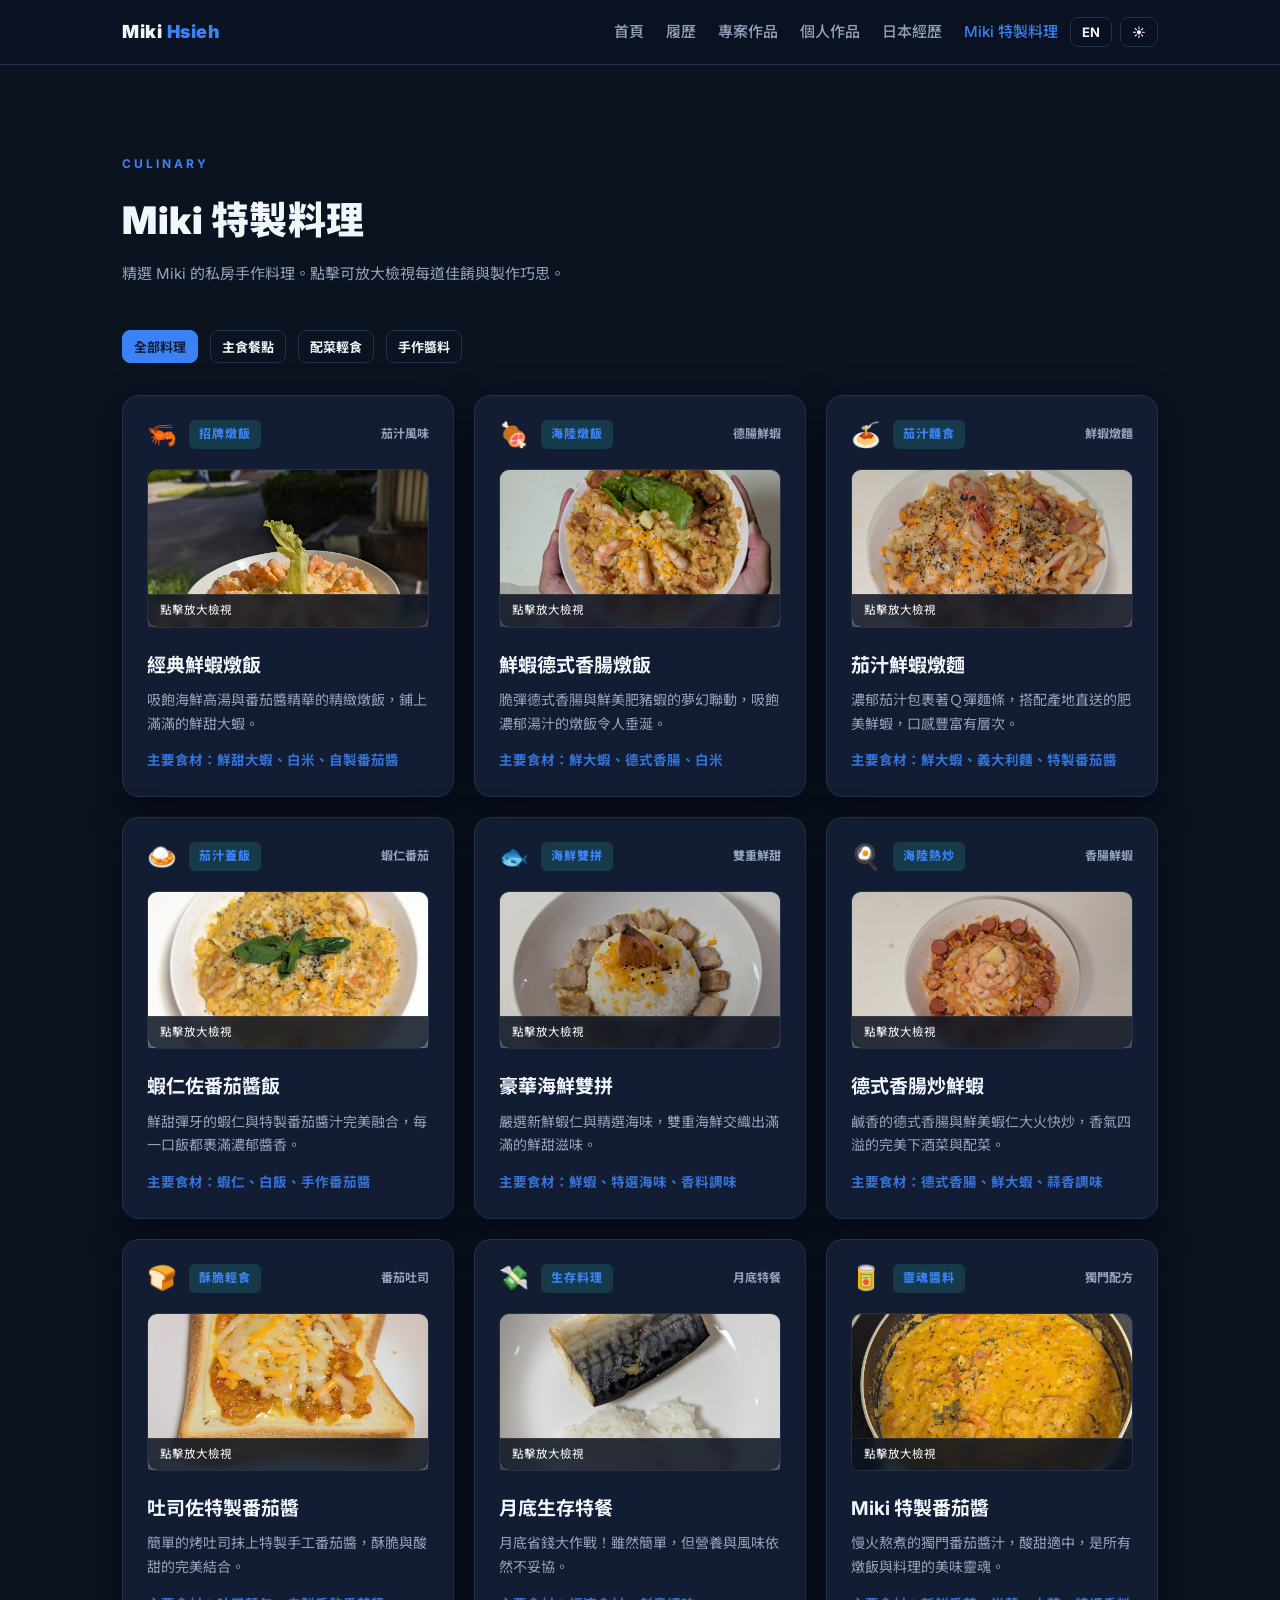
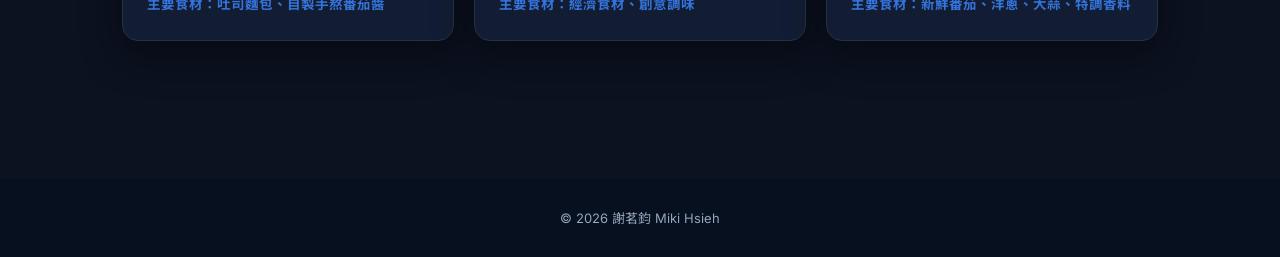
==== dishes.html @ d5eb2d7c "Add Miki's Special Dishes page and simplify quant trading descriptions" ====
<!DOCTYPE html>
<html lang="zh-Hant" data-theme="dark" data-title-en="Miki's Dishes — Miki Hsieh">
<head>
  <meta charset="UTF-8" />
  <meta name="viewport" content="width=device-width, initial-scale=1.0" />
  <title>Miki 特製料理 — 謝茗鈞 Miki Hsieh</title>
  <link rel="preconnect" href="https://fonts.googleapis.com" />
  <link rel="preconnect" href="https://fonts.gstatic.com" crossorigin />
  <link href="https://fonts.googleapis.com/css2?family=Inter:wght@400;600;800&family=Noto+Sans+TC:wght@400;500;700;900&display=swap" rel="stylesheet" />
  <link rel="stylesheet" href="assets/style.css" />
  <style>
    /* Category Filter Styles */
    .filter-container {
      display: flex;
      gap: 12px;
      margin-top: 10px;
      margin-bottom: 32px;
      flex-wrap: wrap;
    }
    .filter-btn {
      transition: all 0.2s ease;
    }
    .filter-btn.active {
      background: var(--accent);
      color: var(--card);
      border-color: var(--accent);
    }
    
    .dish-grid {
      margin-bottom: 54px;
    }
    
    .dish-card {
      cursor: pointer;
    }
    
    /* Filtering display helper */
    .dish-card.hidden {
      display: none;
    }
  </style>
</head>
<body>

  <!-- 導覽列 -->
  <header class="nav">
    <div class="nav-inner">
      <a href="index.html" class="brand">Miki <span>Hsieh</span></a>
      <nav class="nav-links" id="navLinks">
        <a href="index.html" data-en="Home">首頁</a>
        <a href="resume.html" data-en="Resume">履歷</a>
        <a href="projects.html" data-en="Projects">專案作品</a>
        <a href="personal.html" data-en="Personal">個人作品</a>
        <a href="japan.html" data-en="Japan Experience">日本經歷</a>
        <a href="dishes.html" data-en="Miki's Dishes">Miki 特製料理</a>
      </nav>
      <div class="controls">
        <button class="ctrl-btn" id="langToggle" aria-label="切換語言">EN</button>
        <button class="ctrl-btn" id="themeToggle" aria-label="切換主題">☀</button>
        <button class="ctrl-btn nav-toggle" id="navToggle" aria-label="選單">☰</button>
      </div>
    </div>
  </header>

  <!-- 內容區 -->
  <section>
    <div class="wrap">
      <span class="eyebrow reveal">Culinary</span>
      <h2 class="section-title reveal" data-en="Miki's Special Dishes">Miki 特製料理</h2>
      <p class="section-sub reveal" data-en="A collection of delicious dishes crafted by Miki. Click on any card to view the dish in detail.">精選 Miki 的私房手作料理。點擊可放大檢視每道佳餚與製作巧思。</p>

      <!-- 分類篩選按鈕 -->
      <div class="filter-container reveal">
        <button class="ctrl-btn filter-btn active" data-filter="all" data-en="All Dishes">全部料理</button>
        <button class="ctrl-btn filter-btn" data-filter="main" data-en="Mains">主食餐點</button>
        <button class="ctrl-btn filter-btn" data-filter="side" data-en="Sides & Snacks">配菜輕食</button>
        <button class="ctrl-btn filter-btn" data-filter="sauce" data-en="Sauces">手作醬料</button>
      </div>

      <!-- 料理展示網格 -->
      <div class="grid-3 dish-grid">

        <!-- 1. 鮮蝦燉飯 -->
        <article class="card pcard dish-card reveal" data-category="main" onclick="openCertModal('images/料理/鮮蝦頓飯.jpg')">
          <div class="top">
            <span style="font-size: 24px; line-height: 1;">🦐</span>
            <span class="badge" data-en="Risotto">招牌燉飯</span>
            <span class="lang" data-en="Tomato Base">茄汁風味</span>
          </div>
          <div class="card-shot">
            <img src="images/料理/鮮蝦頓飯.jpg" alt="經典鮮蝦燉飯" />
            <figcaption data-en="Click to enlarge">點擊放大檢視</figcaption>
          </div>
          <h3 data-en="Classic Fresh Shrimp Risotto">經典鮮蝦燉飯</h3>
          <p data-en="A rich risotto infused with seafood broth and tomato essence, topped with premium fresh shrimp.">
            吸飽海鮮高湯與番茄醬精華的精緻燉飯，鋪上滿滿的鮮甜大蝦。
          </p>
          <span class="go" style="font-size: 13.5px; opacity: 0.85;" data-en="Ingredients: Fresh Shrimp, Rice, Homemade Tomato Sauce">主要食材：鮮甜大蝦、白米、自製番茄醬</span>
        </article>

        <!-- 2. 蝦腸燉飯 -->
        <article class="card pcard dish-card reveal" data-category="main" onclick="openCertModal('images/料理/蝦腸頓飯.jpg')">
          <div class="top">
            <span style="font-size: 24px; line-height: 1;">🍖</span>
            <span class="badge" data-en="Risotto">海陸燉飯</span>
            <span class="lang" data-en="Sausage & Shrimp">德腸鮮蝦</span>
          </div>
          <div class="card-shot">
            <img src="images/料理/蝦腸頓飯.jpg" alt="鮮蝦德式香腸燉飯" />
            <figcaption data-en="Click to enlarge">點擊放大檢視</figcaption>
          </div>
          <h3 data-en="Shrimp & Sausage Risotto">鮮蝦德式香腸燉飯</h3>
          <p data-en="A satisfying risotto combining savory sausage and fresh shrimp, cooked to creamy perfection.">
            脆彈德式香腸與鮮美肥豬蝦的夢幻聯動，吸飽濃郁湯汁的燉飯令人垂涎。
          </p>
          <span class="go" style="font-size: 13.5px; opacity: 0.85;" data-en="Ingredients: Fresh Shrimp, German Sausage, Risotto Rice">主要食材：鮮大蝦、德式香腸、白米</span>
        </article>

        <!-- 3. 鮮蝦燉麵 -->
        <article class="card pcard dish-card reveal" data-category="main" onclick="openCertModal('images/料理/鮮蝦頓麵.jpg')">
          <div class="top">
            <span style="font-size: 24px; line-height: 1;">🍝</span>
            <span class="badge" data-en="Pasta">茄汁麵食</span>
            <span class="lang" data-en="Shrimp Pasta">鮮蝦燉麵</span>
          </div>
          <div class="card-shot">
            <img src="images/料理/鮮蝦頓麵.jpg" alt="茄汁鮮蝦燉麵" />
            <figcaption data-en="Click to enlarge">點擊放大檢視</figcaption>
          </div>
          <h3 data-en="Fresh Shrimp Braised Pasta">茄汁鮮蝦燉麵</h3>
          <p data-en="Al dente noodles coated in a rich tomato sauce, served with plump and juicy fresh shrimp.">
            濃郁茄汁包裹著Ｑ彈麵條，搭配產地直送的肥美鮮蝦，口感豐富有層次。
          </p>
          <span class="go" style="font-size: 13.5px; opacity: 0.85;" data-en="Ingredients: Fresh Shrimp, Pasta Noodles, Special Tomato Sauce">主要食材：鮮大蝦、義大利麵、特製番茄醬</span>
        </article>

        <!-- 4. 蝦仁佐番茄醬飯 -->
        <article class="card pcard dish-card reveal" data-category="main" onclick="openCertModal('images/料理/蝦仁佐番茄醬飯.jpg')">
          <div class="top">
            <span style="font-size: 24px; line-height: 1;">🍛</span>
            <span class="badge" data-en="Rice Dish">茄汁蓋飯</span>
            <span class="lang" data-en="Shrimp & Sauce">蝦仁番茄</span>
          </div>
          <div class="card-shot">
            <img src="images/料理/蝦仁佐番茄醬飯.jpg" alt="蝦仁佐番茄醬飯" />
            <figcaption data-en="Click to enlarge">點擊放大檢視</figcaption>
          </div>
          <h3 data-en="Shrimp Rice with Tomato Sauce">蝦仁佐番茄醬飯</h3>
          <p data-en="Succulent shrimp combined with special tomato sauce over rice, ensuring every grain is flavorful.">
            鮮甜彈牙的蝦仁與特製番茄醬汁完美融合，每一口飯都裹滿濃郁醬香。
          </p>
          <span class="go" style="font-size: 13.5px; opacity: 0.85;" data-en="Ingredients: Shrimp, Steamed Rice, Tomato Sauce">主要食材：蝦仁、白飯、手作番茄醬</span>
        </article>

        <!-- 5. 海鮮雙拼 -->
        <article class="card pcard dish-card reveal" data-category="side" onclick="openCertModal('images/料理/海鮮雙拼.jpg')">
          <div class="top">
            <span style="font-size: 24px; line-height: 1;">🐟</span>
            <span class="badge" data-en="Seafood Plate">海鮮雙拼</span>
            <span class="lang" data-en="Deluxe Duo">雙重鮮甜</span>
          </div>
          <div class="card-shot">
            <img src="images/料理/海鮮雙拼.jpg" alt="豪華海鮮雙拼" />
            <figcaption data-en="Click to enlarge">點擊放大檢視</figcaption>
          </div>
          <h3 data-en="Deluxe Seafood Duo">豪華海鮮雙拼</h3>
          <p data-en="Selected fresh shrimp and seafood paired together to deliver a rich, oceanic sweetness.">
            嚴選新鮮蝦仁與精選海味，雙重海鮮交織出滿滿的鮮甜滋味。
          </p>
          <span class="go" style="font-size: 13.5px; opacity: 0.85;" data-en="Ingredients: Fresh Shrimp, Selected Seafood, Spices">主要食材：鮮蝦、特選海味、香料調味</span>
        </article>

        <!-- 6. 香腸蝦 -->
        <article class="card pcard dish-card reveal" data-category="side" onclick="openCertModal('images/料理/香腸蝦.jpg')">
          <div class="top">
            <span style="font-size: 24px; line-height: 1;">🍳</span>
            <span class="badge" data-en="Stir-fry">海陸熱炒</span>
            <span class="lang" data-en="Sausage & Shrimp">香腸鮮蝦</span>
          </div>
          <div class="card-shot">
            <img src="images/料理/香腸蝦.jpg" alt="德式香腸炒鮮蝦" />
            <figcaption data-en="Click to enlarge">點擊放大檢視</figcaption>
          </div>
          <h3 data-en="Sausage & Shrimp Stir-fry">德式香腸炒鮮蝦</h3>
          <p data-en="Savory German sausage and plump shrimp stir-fried together. A perfect side dish or savory snack.">
            鹹香的德式香腸與鮮美蝦仁大火快炒，香氣四溢的完美下酒菜與配菜。
          </p>
          <span class="go" style="font-size: 13.5px; opacity: 0.85;" data-en="Ingredients: German Sausage, Shrimp, Garlic, Green Onion">主要食材：德式香腸、鮮大蝦、蒜香調味</span>
        </article>

        <!-- 7. 吐司番茄醬 -->
        <article class="card pcard dish-card reveal" data-category="side" onclick="openCertModal('images/料理/吐司番茄醬.jpg')">
          <div class="top">
            <span style="font-size: 24px; line-height: 1;">🍞</span>
            <span class="badge" data-en="Snack">酥脆輕食</span>
            <span class="lang" data-en="Toast Delight">番茄吐司</span>
          </div>
          <div class="card-shot">
            <img src="images/料理/吐司番茄醬.jpg" alt="吐司佐特製番茄醬" />
            <figcaption data-en="Click to enlarge">點擊放大檢視</figcaption>
          </div>
          <h3 data-en="Toast with Special Tomato Sauce">吐司佐特製番茄醬</h3>
          <p data-en="Crispy toasted bread spread with homemade special tomato sauce, a simple yet delicious combination.">
            簡單的烤吐司抹上特製手工番茄醬，酥脆與酸甜的完美結合。
          </p>
          <span class="go" style="font-size: 13.5px; opacity: 0.85;" data-en="Ingredients: Toasted Bread, Homemade Tomato Sauce">主要食材：吐司麵包、自製手熬番茄醬</span>
        </article>

        <!-- 8. 月底 -->
        <article class="card pcard dish-card reveal" data-category="side" onclick="openCertModal('images/料理/月底.jpg')">
          <div class="top">
            <span style="font-size: 24px; line-height: 1;">💸</span>
            <span class="badge" data-en="Budget Dish">生存料理</span>
            <span class="lang" data-en="End of Month">月底特餐</span>
          </div>
          <div class="card-shot">
            <img src="images/料理/月底.jpg" alt="月底生存特餐" />
            <figcaption data-en="Click to enlarge">點擊放大檢視</figcaption>
          </div>
          <h3 data-en="End-of-Month Survival Special">月底生存特餐</h3>
          <p data-en="A budget-friendly meal for the end of the month without compromising on flavor and basic nutrition.">
            月底省錢大作戰！雖然簡單，但營養與風味依然不妥協。
          </p>
          <span class="go" style="font-size: 13.5px; opacity: 0.85;" data-en="Ingredients: Budget ingredients, creative cooking">主要食材：經濟食材、創意調味</span>
        </article>

        <!-- 9. 特製番茄醬 -->
        <article class="card pcard dish-card reveal" data-category="sauce" onclick="openCertModal('images/料理/特製番茄醬.jpg')">
          <div class="top">
            <span style="font-size: 24px; line-height: 1;">🥫</span>
            <span class="badge" data-en="Sauce">靈魂醬料</span>
            <span class="lang" data-en="Homemade">獨門配方</span>
          </div>
          <div class="card-shot">
            <img src="images/料理/特製番茄醬.jpg" alt="Miki 特製番茄醬" />
            <figcaption data-en="Click to enlarge">點擊放大檢視</figcaption>
          </div>
          <h3 data-en="Miki's Special Tomato Sauce">Miki 特製番茄醬</h3>
          <p data-en="A slow-simmered homemade tomato sauce, perfectly balanced in sweetness and acidity. The soul of Miki's dishes.">
            慢火熬煮的獨門番茄醬汁，酸甜適中，是所有燉飯與料理的美味靈魂。
          </p>
          <span class="go" style="font-size: 13.5px; opacity: 0.85;" data-en="Ingredients: Ripe Tomatoes, Garlic, Onion, Spices">主要食材：新鮮番茄、洋蔥、大蒜、特調香料</span>
        </article>

      </div>
    </div>
  </section>

  <!-- 頁尾 -->
  <footer>© <span id="year"></span> 謝茗鈞 Miki Hsieh</footer>

  <!-- Lightbox Modal -->
  <div id="certModal" class="modal" onclick="this.style.display='none'">
    <span class="close">&times;</span>
    <img class="modal-content" id="imgModalTarget" alt="Dish Preview">
  </div>

  <!-- Category Filter Logic -->
  <script>
    document.addEventListener('DOMContentLoaded', () => {
      const filterBtns = document.querySelectorAll('.filter-btn');
      const dishCards = document.querySelectorAll('.dish-card');

      filterBtns.forEach(btn => {
        btn.addEventListener('click', (e) => {
          e.stopPropagation(); // Avoid triggering document clicks
          
          // Switch active class
          filterBtns.forEach(b => b.classList.remove('active'));
          btn.classList.add('active');

          const filterValue = btn.getAttribute('data-filter');

          dishCards.forEach(card => {
            if (filterValue === 'all' || card.getAttribute('data-category') === filterValue) {
              card.classList.remove('hidden');
            } else {
              card.classList.add('hidden');
            }
          });
        });
      });
    });

    // Lightbox open function
    function openCertModal(src) {
      const modal = document.getElementById('certModal');
      const img = document.getElementById('imgModalTarget');
      if (modal && img) {
        img.src = src;
        modal.style.display = 'block';
      }
    }
  </script>
  <script src="assets/app.js"></script>
</body>
</html>
---- assets/style.css ----
/* ============================================================================
   共用樣式 — 全站每一頁都連這個檔（改一次，全站生效）
   顏色變數：深色在 :root{}（預設）、淺色在 :root[data-theme="light"]{}
   ============================================================================ */

/* ===== 深色（預設）===== */
:root {
  --ink:#f1f6fc; --text:#d4ddea; --muted:#93a4bd;
  --bg:#0b1220; --bg-2:#0e1729; --card:#121d33; --line:#233149;
  --sidebar:#0c1525; --accent:#3b82f6; --accent-2:#60a5fa; --accent-d:#2563eb;
  --chip-bg:#18253f; --chip-line:#2a3a57; --tag-bg:#16284a; --tag-fg:#9cc3ff;
  --nav-bg:rgba(11,18,32,.82); --shadow:0 14px 40px rgba(0,0,0,.45);
  --radius:16px; --maxw:1080px;
}
/* ===== 淺色（按 ☀ 切換）===== */
:root[data-theme="light"] {
  --ink:#16233a; --text:#2c3a4b; --muted:#6a7888;
  --bg:#f6f8fb; --bg-2:#eef2f7; --card:#ffffff; --line:#e3e9f1;
  --sidebar:#f4f7fb; --accent:#1e40af; --accent-2:#2563eb; --accent-d:#1e3a8a;
  --chip-bg:#eef3f8; --chip-line:#e0e7ef; --tag-bg:#eef4ff; --tag-fg:#2456c7;
  --nav-bg:rgba(255,255,255,.88); --shadow:0 12px 34px rgba(20,40,70,.12);
}

* { box-sizing:border-box; margin:0; padding:0; }
html { scroll-behavior:smooth; scroll-padding-top:78px; }
body {
  font-family:"Inter","Noto Sans TC",system-ui,-apple-system,"Microsoft JhengHei",sans-serif;
  background:var(--bg); color:var(--text); line-height:1.7;
  -webkit-font-smoothing:antialiased; transition:background .3s,color .3s;
}
a { color:inherit; text-decoration:none; }
.wrap { max-width:var(--maxw); margin:0 auto; padding:0 22px; }
section { padding:84px 0; }
section.alt { background:var(--bg-2); }
.eyebrow { display:inline-block; font-weight:700; letter-spacing:3px; font-size:12px; color:var(--accent); text-transform:uppercase; margin-bottom:14px; }
.section-title { font-size:clamp(26px,4vw,38px); font-weight:900; color:var(--ink); letter-spacing:.5px; margin-bottom:8px; }
.section-sub { color:var(--muted); margin-bottom:44px; font-size:15px; }

/* ===== 導覽列（共用）===== */
header.nav { position:sticky; top:0; z-index:50; background:var(--nav-bg); backdrop-filter:saturate(160%) blur(10px); border-bottom:1px solid var(--line); }
.nav-inner { display:flex; align-items:center; gap:12px; height:64px; max-width:var(--maxw); margin:0 auto; padding:0 22px; }
.brand { font-weight:900; color:var(--ink); font-size:18px; letter-spacing:.5px; white-space:nowrap; }
.brand span { color:var(--accent); }
.nav-links { display:flex; gap:22px; margin-left:auto; }
.nav-links a { font-size:15px; color:var(--muted); font-weight:500; transition:color .2s; }
.nav-links a:hover, .nav-links a.active { color:var(--accent); }
.controls { display:flex; align-items:center; gap:8px; }
.ctrl-btn { border:1px solid var(--line); background:transparent; color:var(--ink); border-radius:8px; padding:6px 11px; font-size:13px; font-weight:700; cursor:pointer; transition:border-color .2s,color .2s; font-family:inherit; white-space:nowrap; }
.ctrl-btn:hover { border-color:var(--accent); color:var(--accent); }
.nav-toggle { display:none; font-size:20px; padding:4px 10px; }

/* ===== 按鈕 ===== */
.btn { display:inline-flex; align-items:center; gap:8px; padding:12px 22px; border-radius:999px; font-weight:700; font-size:15px; transition:transform .15s,box-shadow .2s,background .2s; }
.btn-primary { background:var(--accent); color:#00231f; box-shadow:0 8px 24px rgba(0,179,164,.35); }
.btn-primary:hover { transform:translateY(-2px); }
.btn-ghost { border:1px solid var(--line); color:var(--ink); }
.btn-ghost:hover { border-color:var(--accent); color:var(--accent); }

/* ===== HERO ===== */
.hero { background:radial-gradient(900px 500px at 85% -10%,rgba(0,179,164,.22),transparent 60%),radial-gradient(700px 500px at 0% 0%,rgba(37,99,235,.20),transparent 55%),linear-gradient(160deg,#0b1f33 0%,#13314f 100%); color:#fff; }
.hero .wrap { padding-top:80px; padding-bottom:80px; }
.hero .eyebrow { color:#6ff0e4; }
.hero h1 { font-size:clamp(34px,6vw,58px); font-weight:900; line-height:1.12; letter-spacing:1px; }
.hero h1 .en { display:block; font-size:clamp(15px,2.4vw,21px); font-weight:600; color:#9fb3c8; letter-spacing:4px; margin-top:10px; }
.hero .role { margin-top:18px; font-size:clamp(17px,2.4vw,21px); font-weight:700; color:#e8f1ff; }
.hero .pitch { margin-top:16px; max-width:660px; color:#c2d2e3; font-size:16px; }
.hero-cta { margin-top:30px; display:flex; gap:14px; flex-wrap:wrap; }
.hero .btn-ghost { border-color:rgba(255,255,255,.35); color:#fff; }
.hero .btn-ghost:hover { background:rgba(255,255,255,.1); }
.stats { margin-top:52px; display:grid; grid-template-columns:repeat(4,1fr); gap:18px; }
.stat { background:rgba(255,255,255,.06); border:1px solid rgba(255,255,255,.12); border-radius:var(--radius); padding:22px 18px; }
.stat .num { font-size:clamp(24px,4vw,34px); font-weight:900; color:#fff; }
.stat .num .unit { font-size:15px; color:#6ff0e4; margin-left:2px; }
.stat .label { font-size:13px; color:#aebfd0; margin-top:4px; }

/* ===== 卡片 / 格線 ===== */
.card { background:var(--card); border:1px solid var(--line); border-radius:var(--radius); box-shadow:var(--shadow); }
.grid-2 { display:grid; grid-template-columns:repeat(2,1fr); gap:24px; }
.grid-3 { display:grid; grid-template-columns:repeat(3,1fr); gap:20px; }

/* ===== 首頁「入口」大卡片（點進各層）===== */
.entry-grid { display:grid; grid-template-columns:repeat(3,1fr); gap:22px; }
.entry-card { padding:30px 26px; display:flex; flex-direction:column; transition:transform .18s,box-shadow .2s,border-color .2s; }
.entry-card:hover { transform:translateY(-5px); border-color:var(--accent); box-shadow:0 20px 46px rgba(0,0,0,.4); }
.entry-card .ic { font-size:34px; }
.entry-card h3 { color:var(--ink); font-size:21px; margin:14px 0 8px; }
.entry-card p { color:var(--muted); font-size:14.5px; flex:1; }
.entry-card .go { margin-top:16px; color:var(--accent); font-weight:700; font-size:14.5px; }

/* ===== 作品總覽卡片 ===== */
.pcard { padding:24px; display:flex; flex-direction:column; transition:transform .18s,box-shadow .2s; }
.pcard:hover { transform:translateY(-4px); box-shadow:0 18px 44px rgba(0,0,0,.4); }
.pcard .top { display:flex; align-items:center; gap:12px; margin-bottom:8px; }
.proj-icon { width:46px; height:46px; border-radius:12px; object-fit:cover; flex:none; box-shadow:0 4px 14px rgba(0,0,0,.35); background:#0b1220; }
.pcard .badge { font-size:12px; font-weight:800; letter-spacing:1px; color:var(--accent); background:rgba(45,212,191,.16); padding:4px 10px; border-radius:6px; }
.pcard .lang { font-size:12px; color:var(--muted); font-weight:700; margin-left:auto; }
.pcard h3 { color:var(--ink); font-size:19px; margin:6px 0; }
.pcard p { color:var(--muted); font-size:14px; margin-bottom:14px; flex:1; }
.pcard .go { color:var(--accent); font-weight:700; font-size:14px; }

/* ===== chips / tags ===== */
.chips { display:flex; flex-wrap:wrap; gap:8px; }
.chip { background:var(--chip-bg); border:1px solid var(--chip-line); color:var(--text); font-size:13px; padding:5px 11px; border-radius:8px; font-weight:500; }
.tags { display:flex; flex-wrap:wrap; gap:8px; }
.tag { background:var(--tag-bg); color:var(--tag-fg); font-size:13px; padding:5px 12px; border-radius:999px; font-weight:600; }

/* ===== 專案詳細頁 ===== */
.detail-hero { background:linear-gradient(160deg,#0b1f33,#13314f); color:#fff; padding:54px 0 46px; }
.detail-hero .top { display:flex; align-items:center; gap:16px; }
.detail-hero .proj-icon { width:64px; height:64px; border-radius:16px; }
.detail-hero h1 { font-size:clamp(26px,4vw,40px); font-weight:900; letter-spacing:.5px; }
.detail-hero .one-liner { margin-top:14px; max-width:720px; color:#c2d2e3; font-size:16px; }
.detail-hero .badges { margin-top:18px; display:flex; flex-wrap:wrap; gap:8px; }
.detail-hero .badges .chip { background:rgba(255,255,255,.1); border-color:rgba(255,255,255,.18); color:#dbe6f2; }
.back-link { display:inline-block; margin-bottom:18px; color:#9fb3c8; font-size:14px; font-weight:600; }
.back-link:hover { color:#6ff0e4; }
.detail-sec { margin-bottom:40px; }
.detail-sec h2 { font-size:21px; color:var(--ink); font-weight:800; margin-bottom:14px; padding-left:12px; border-left:4px solid var(--accent); }
.detail-sec p { color:var(--text); margin-bottom:12px; }
.feat-list { list-style:none; display:grid; gap:12px; }
.feat-list li { background:var(--card); border:1px solid var(--line); border-radius:12px; padding:16px 18px; }
.feat-list li b { color:var(--ink); display:block; margin-bottom:3px; }
.feat-list li span { color:var(--muted); font-size:14px; }
.detail-shot { border:1px solid var(--line); border-radius:12px; overflow:hidden; background:var(--bg-2); margin-bottom:12px; }
.detail-shot img { display:block; width:100%; height:auto; }
.detail-shot figcaption { font-size:12.5px; color:var(--muted); padding:8px 12px; border-top:1px solid var(--line); }
.prevnext { display:flex; justify-content:space-between; gap:14px; border-top:1px solid var(--line); padding-top:24px; flex-wrap:wrap; }
.prevnext a { color:var(--accent); font-weight:700; }

/* ===== 個人作品：預留位置卡片 ===== */
.placeholder { padding:26px; border:2px dashed var(--line); background:transparent; box-shadow:none; display:flex; flex-direction:column; min-height:200px; }
.placeholder .ph-ic { font-size:30px; opacity:.6; }
.placeholder h3 { color:var(--ink); font-size:18px; margin:12px 0 6px; }
.placeholder p { color:var(--muted); font-size:14px; flex:1; }
.placeholder .hint { margin-top:12px; font-size:12px; color:var(--accent); font-weight:600; }

/* ===== 履歷頁 ===== */
.resume { max-width:960px; margin:30px auto; background:var(--card); border-radius:14px; box-shadow:var(--shadow); overflow:hidden; }
.r-head { display:flex; align-items:center; gap:26px; padding:34px 42px; border-bottom:4px solid var(--accent); }
.avatar { width:108px; height:108px; border-radius:50%; flex:none; object-fit:cover; border:3px solid var(--accent); background:linear-gradient(150deg,var(--accent),var(--accent-d)); display:flex; align-items:center; justify-content:center; color:#fff; font-size:46px; font-weight:900; font-family:"Noto Sans TC"; }
.head-main { flex:1; min-width:0; }
.r-name { font-size:clamp(28px,4.5vw,38px); font-weight:900; color:var(--ink); letter-spacing:1px; }
.r-name .en { font-size:.62em; color:var(--muted); font-weight:700; margin-left:10px; }
.r-headline { color:var(--accent); font-weight:700; font-size:clamp(15px,2vw,18px); margin-top:5px; }
.r-subhead { color:var(--muted); font-size:13.5px; margin-top:6px; }
.r-contact { margin-top:14px; display:flex; flex-wrap:wrap; gap:6px 20px; font-size:13.5px; }
.r-contact .it { display:inline-flex; align-items:center; gap:6px; color:var(--text); }
.r-contact a:hover { color:var(--accent); }
.r-body { display:grid; grid-template-columns:292px 1fr; }
.sidebar { background:var(--sidebar); padding:30px 26px; border-right:1px solid var(--line); }
.main { padding:30px 36px; }
.sec { margin-bottom:24px; } .sec:last-child { margin-bottom:0; }
.sec-title { font-size:12.5px; letter-spacing:2px; text-transform:uppercase; color:var(--accent); font-weight:800; padding-bottom:6px; margin-bottom:13px; border-bottom:2px solid var(--line); }
.summary { font-size:14.5px; color:var(--text); }
.ach { display:grid; grid-template-columns:repeat(2,1fr); gap:10px; }
.ach .item { background:var(--sidebar); border:1px solid var(--line); border-radius:10px; padding:11px 13px; }
.ach .n { font-size:19px; font-weight:900; color:var(--accent); }
.ach .t { font-size:12px; color:var(--muted); margin-top:2px; }
.xp { margin-bottom:18px; } .xp:last-child { margin-bottom:0; }
.xp .row { display:flex; justify-content:space-between; align-items:baseline; gap:12px; flex-wrap:wrap; }
.xp .role { font-weight:800; color:var(--ink); font-size:16px; }
.xp .date { color:var(--muted); font-size:13px; white-space:nowrap; }
.xp .org { color:var(--accent); font-weight:700; font-size:13.5px; margin:1px 0 8px; }
.xp ul, .proj ul { list-style:none; }
.xp ul li { position:relative; padding-left:18px; font-size:13.8px; color:var(--text); margin-bottom:6px; }
.xp ul li::before { content:"▹"; position:absolute; left:0; color:var(--accent); font-weight:700; }
.proj { margin-bottom:13px; } .proj:last-child { margin-bottom:0; }
.proj .pname { font-weight:700; color:var(--ink); font-size:14.5px; }
.proj .ptag { font-size:11.5px; font-weight:700; color:var(--accent); border:1px solid var(--chip-line); background:var(--chip-bg); border-radius:5px; padding:1px 7px; margin-left:8px; }
.proj .pdesc { font-size:13.3px; color:var(--muted); margin-top:3px; }
.skill-row { margin-bottom:11px; } .skill-row:last-child { margin-bottom:0; }
.skill-row .lab { font-weight:700; font-size:13px; color:var(--ink); margin-bottom:2px; }
.skill-row .val { font-size:12.8px; color:var(--muted); }
.lang-row { display:flex; justify-content:space-between; gap:10px; font-size:13.3px; margin-bottom:8px; }
.lang-row .lv { color:var(--accent); font-weight:700; white-space:nowrap; }
.edu { margin-bottom:13px; } .edu:last-child { margin-bottom:0; }
.edu .school { font-weight:700; color:var(--ink); font-size:14px; }
.edu .deg { font-size:12.8px; color:var(--muted); }
.edu .yr { font-size:12px; color:var(--accent); font-weight:700; }
.ci { list-style:none; } .ci li { font-size:13.2px; color:var(--text); padding-left:16px; position:relative; margin-bottom:5px; }
.ci li::before { content:"✓"; position:absolute; left:0; color:var(--accent); font-weight:800; }
.interests { font-size:13.2px; color:var(--muted); }

/* ===== 頁尾 ===== */
footer { background:#07101e; color:#93a4bd; text-align:center; padding:28px 0; font-size:13px; }
:root[data-theme="light"] footer { background:#0b1f33; }

/* ===== 進場動畫 ===== */
.reveal { opacity:0; transform:translateY(22px); transition:opacity .6s ease,transform .6s ease; }
.reveal.in { opacity:1; transform:none; }

/* ===== 手機 ===== */
@media (max-width:860px) {
  .nav-links { position:absolute; top:64px; left:0; right:0; flex-direction:column; gap:0; background:var(--card); border-bottom:1px solid var(--line); display:none; margin:0; }
  .nav-links.open { display:flex; }
  .nav-links a { padding:14px 22px; border-top:1px solid var(--line); }
  .nav-toggle { display:block; }
  .stats { grid-template-columns:repeat(2,1fr); }
  .grid-2,.grid-3,.entry-grid,.r-body { grid-template-columns:1fr; }
  .sidebar { border-right:0; border-bottom:1px solid var(--line); }
  .r-head { flex-direction:column; text-align:center; }
  .r-contact { justify-content:center; }
  .ach { grid-template-columns:1fr; }
}

/* ===== 作品卡片預覽圖與漸變邊框 ===== */
.pcard {
  position: relative;
  overflow: hidden;
  transition: transform .18s ease, box-shadow .2s ease;
}
.pcard::after {
  content: '';
  position: absolute;
  inset: 0;
  border-radius: var(--radius);
  padding: 1px;
  background: linear-gradient(135deg, var(--accent), var(--accent-2));
  -webkit-mask: linear-gradient(#fff 0 0) content-box, linear-gradient(#fff 0 0);
  -webkit-mask-composite: xor;
  mask-composite: exclude;
  opacity: 0;
  transition: opacity 0.3s ease;
  pointer-events: none;
}
.pcard:hover::after {
  opacity: 1;
}
.card-shot {
  margin: 12px 0 16px;
  border: 1px solid var(--line);
  border-radius: 10px;
  overflow: hidden;
  background: var(--bg-2);
  position: relative;
  aspect-ratio: 16 / 9;
}
.card-shot img {
  display: block;
  width: 100%;
  height: 100%;
  object-fit: cover;
  transition: transform 0.3s ease;
}
.pcard:hover .card-shot img, .entry-card:hover .card-shot img {
  transform: scale(1.05);
}
.card-shot figcaption {
  position: absolute;
  bottom: 0;
  left: 0;
  right: 0;
  background: rgba(11, 18, 32, 0.85);
  backdrop-filter: blur(4px);
  color: #fff;
  font-size: 11.5px;
  padding: 6px 12px;
  border-top: 1px solid rgba(255,255,255,0.08);
}
:root[data-theme="light"] .card-shot figcaption {
  background: rgba(255, 255, 255, 0.88);
  color: var(--ink);
  border-top: 1px solid var(--line);
}

/* ===== 列印（履歷存 PDF：強制乾淨白底）===== */
@media print {
  header.nav, .controls, footer, .prevnext, .back-link, .cert-thumb, .modal { display:none !important; }
  body { background:#fff; }
  .resume { box-shadow:none; max-width:none; margin:0; border-radius:0; }
  @page { margin:12mm; }
  .sec,.xp,.proj,.edu { break-inside:avoid; }
  :root, :root[data-theme="dark"] {
    --bg:#fff; --card:#fff; --ink:#16233a; --text:#2c3a4b; --muted:#5a6675;
    --line:#dde4ec; --sidebar:#f4f7fb; --accent:#1e3a8a; --accent-d:#1e3a8a;
    --chip-bg:#eef3f8; --chip-line:#e0e7ef;
  }
  .sidebar { -webkit-print-color-adjust:exact; print-color-adjust:exact; }
}

/* ===== 金句樣式 ===== */
.quote-text {
  font-size: clamp(10px, 3.2vw, 28px);
  font-weight: 700;
  color: var(--ink);
  line-height: 1.5;
  text-align: center;
  white-space: nowrap;
  word-break: keep-all;
}
html[lang="en"] .quote-text {
  white-space: normal;
  word-break: normal;
  font-size: clamp(14px, 3.5vw, 24px);
}

/* ===== 首頁條列式 Pitch ===== */
.pitch-list {
  list-style: none;
  padding: 0;
  margin: 10px 0 0 0;
  display: flex;
  flex-direction: column;
  gap: 8px;
}
.pitch-list li {
  font-size: 15px;
  color: var(--text);
  opacity: 0.9;
  line-height: 1.4;
  font-weight: 500;
}
:root[data-theme="dark"] .pitch-list li {
  color: #a3b8cc;
}

/* ===== 履歷專業摘要條列式 ===== */
.summary-list {
  list-style: none;
  padding: 0;
  margin: 0;
  display: flex;
  flex-direction: column;
  gap: 10px;
  font-size: 14.5px;
  color: var(--text);
  line-height: 1.6;
}
.summary-list li {
  position: relative;
  padding-left: 18px;
}
.summary-list li::before {
  content: "•";
  color: var(--accent);
  font-weight: bold;
  font-size: 18px;
  position: absolute;
  left: 0;
  top: -2px;
}

/* ===== 履歷證照與學歷縮圖 ===== */
.cert-item {
  margin-bottom: 12px;
}
.cert-thumb {
  margin-top: 6px;
  position: relative;
  width: 100%;
  max-width: 160px;
  height: 90px;
  border: 1px solid var(--line);
  border-radius: 6px;
  overflow: hidden;
  cursor: pointer;
  background: var(--bg-2);
}
.cert-thumb img {
  width: 100%;
  height: 100%;
  object-fit: cover;
  display: block;
  transition: transform 0.2s ease;
}
.cert-thumb:hover img {
  transform: scale(1.05);
}
.zoom-overlay {
  position: absolute;
  inset: 0;
  background: rgba(0, 0, 0, 0.4);
  color: #fff;
  font-size: 11px;
  font-weight: bold;
  display: flex;
  align-items: center;
  justify-content: center;
  opacity: 0;
  transition: opacity 0.2s ease;
}
.cert-thumb:hover .zoom-overlay {
  opacity: 1;
}

/* ===== Lightbox 燈箱燈光效 ===== */
.modal {
  display: none;
  position: fixed;
  z-index: 1000;
  padding-top: 80px;
  left: 0;
  top: 0;
  width: 100%;
  height: 100%;
  overflow: auto;
  background-color: rgba(11, 18, 32, 0.93);
  backdrop-filter: blur(8px);
}
.modal-content {
  margin: auto;
  display: block;
  max-width: 85%;
  max-height: 80vh;
  border-radius: 10px;
  border: 1px solid rgba(255,255,255,0.12);
  box-shadow: 0 24px 64px rgba(0,0,0,0.65);
  transform: scale(0.96);
  transition: transform 0.2s ease;
}
.modal .close {
  position: absolute;
  top: 20px;
  right: 35px;
  color: #fff;
  font-size: 40px;
  font-weight: bold;
  cursor: pointer;
  opacity: 0.7;
  transition: opacity 0.2s ease;
}
.modal .close:hover {
  opacity: 1;
}

/* ===== 主要成就條列式 ===== */
.ach-list {
  list-style: none;
  padding: 0;
  margin: 0;
  display: flex;
  flex-direction: column;
  gap: 10px;
  font-size: 13.8px;
  color: var(--text);
  line-height: 1.65;
}
.ach-list li {
  position: relative;
}
.ach-list li b {
  color: var(--ink);
}
.ach-list li b:first-child {
  color: var(--accent);
}

/* ===== 個人作品與代表專案 ===== */
.proj-item {
  margin-bottom: 16px;
  background: var(--sidebar);
  border: 1px solid var(--line);
  border-radius: 12px;
  padding: 16px;
}
.proj-item:last-child {
  margin-bottom: 0;
}
.proj-header {
  display: flex;
  justify-content: space-between;
  align-items: baseline;
  flex-wrap: wrap;
  gap: 8px;
  margin-bottom: 8px;
  border-bottom: 1px dashed var(--line);
  padding-bottom: 8px;
}
.proj-title-link {
  font-weight: 800;
  font-size: 15px;
  color: var(--accent);
  transition: color 0.2s;
}
.proj-title-link:hover {
  color: var(--accent-2);
}
.proj-tech {
  font-size: 12px;
  color: var(--muted);
  font-weight: 600;
}
.proj-detail p {
  font-size: 13.5px;
  line-height: 1.6;
  margin-bottom: 6px;
  color: var(--text);
}
.proj-detail p:last-child {
  margin-bottom: 0;
}
.accent-link {
  color: var(--accent-2);
  font-weight: 700;
  text-decoration: underline;
}
.accent-link:hover {
  color: var(--accent);
}

/* ===== 證照與里程碑 ===== */
.milestones-grid {
  display: grid;
  grid-template-columns: 1fr 1fr;
  gap: 16px;
}
.milestone-card {
  background: var(--sidebar);
  border: 1px solid var(--line);
  border-radius: 12px;
  padding: 16px;
  display: flex;
  flex-direction: column;
}
.m-title {
  font-weight: 800;
  font-size: 14.5px;
  color: var(--accent);
  margin-bottom: 10px;
  border-bottom: 1px dashed var(--line);
  padding-bottom: 6px;
}
.m-list {
  list-style: none;
  padding: 0;
  margin: 0;
  display: flex;
  flex-direction: column;
  gap: 8px;
}
.m-list li {
  position: relative;
  padding-left: 14px;
  font-size: 13px;
  color: var(--text);
  line-height: 1.5;
}
.m-list li::before {
  content: "•";
  color: var(--accent-2);
  font-weight: bold;
  position: absolute;
  left: 0;
  top: 0;
}
.cert-thumbs-row {
  display: flex;
  gap: 8px;
  margin-top: 12px;
}
.cert-thumbs-row .cert-thumb {
  margin-top: 0;
  flex: 1;
  max-width: none;
  height: 64px;
}

/* ===== 學歷與海外經驗 ===== */
.edu-grid {
  display: grid;
  grid-template-columns: 1fr 1fr;
  gap: 16px;
}
.edu-item {
  background: var(--sidebar);
  border: 1px solid var(--line);
  border-radius: 12px;
  padding: 16px;
  display: flex;
  gap: 12px;
  align-items: center;
}
.edu-main {
  flex: 1;
}
.edu-school {
  font-weight: 800;
  font-size: 14px;
  color: var(--ink);
}
.edu-deg {
  font-size: 12px;
  color: var(--accent);
  font-weight: 700;
  margin: 2px 0 6px;
}
.edu-desc {
  font-size: 11.5px;
  color: var(--muted);
  line-height: 1.45;
}
.edu-item .cert-thumb {
  margin-top: 0;
  width: 80px;
  height: 54px;
  flex: none;
}

/* ===== RWD 手機版置中與排版 ===== */
@media (max-width: 860px) {
  .milestones-grid, .edu-grid {
    grid-template-columns: 1fr;
  }
}

/* ===== 列印模式調整 ===== */
@media print {
  .proj-item, .milestone-card, .edu-item {
    background: transparent !important;
    border: 1px solid #dde4ec !important;
    page-break-inside: avoid;
  }
  .cert-thumbs-row, .edu-item .cert-thumb {
    display: none !important;
  }
  .proj-header {
    border-bottom: 1px dashed #dde4ec !important;
  }
  .m-title {
    border-bottom: 1px dashed #dde4ec !important;
  }
}

/* ===== 專業摘要條列式 ===== */
.summary-num-list {
  list-style: none;
  padding: 0;
  margin: 0;
  display: flex;
  flex-direction: column;
  gap: 10px;
  font-size: 14px;
  color: var(--text);
  line-height: 1.65;
}
.summary-num-list li {
  position: relative;
  padding-left: 20px;
}
.summary-num-list li b {
  color: var(--ink);
}
.summary-num-list li b.num {
  color: var(--accent);
  position: absolute;
  left: 0;
  top: 0;
  font-weight: bold;
}
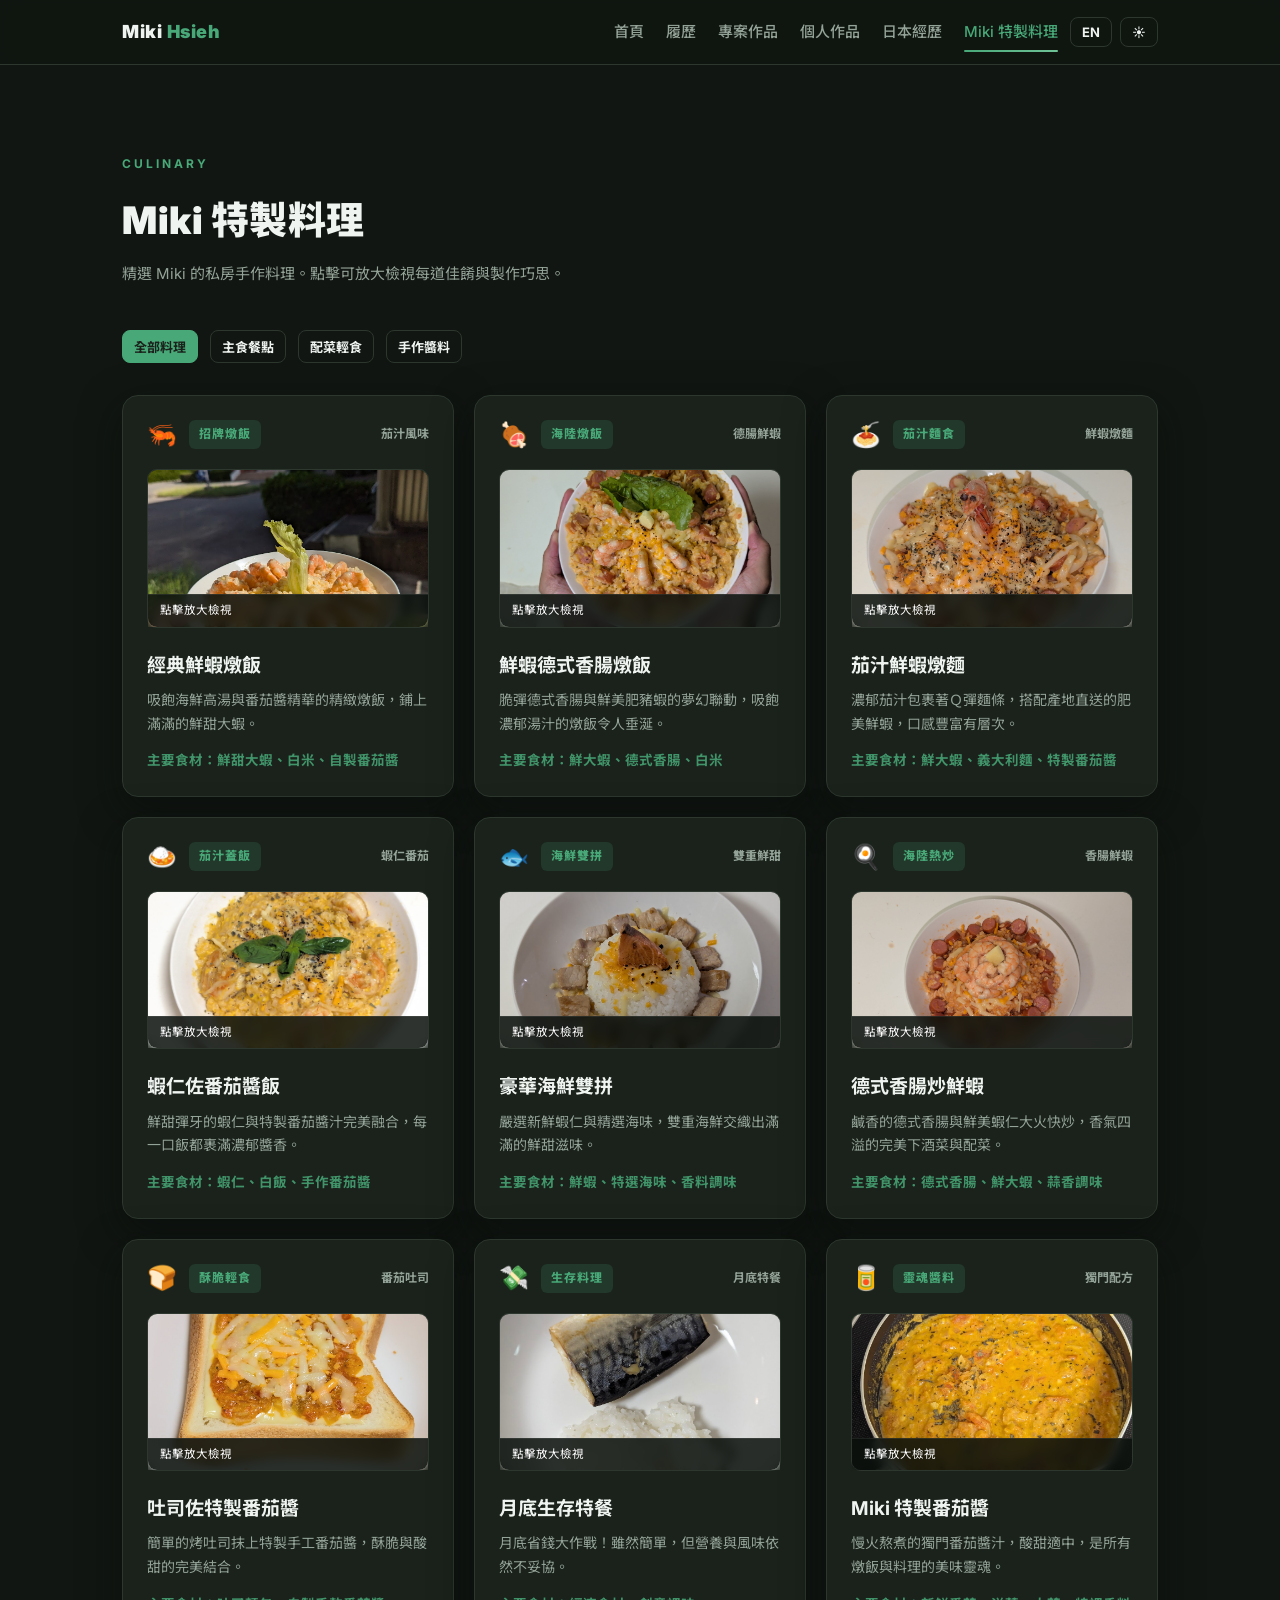
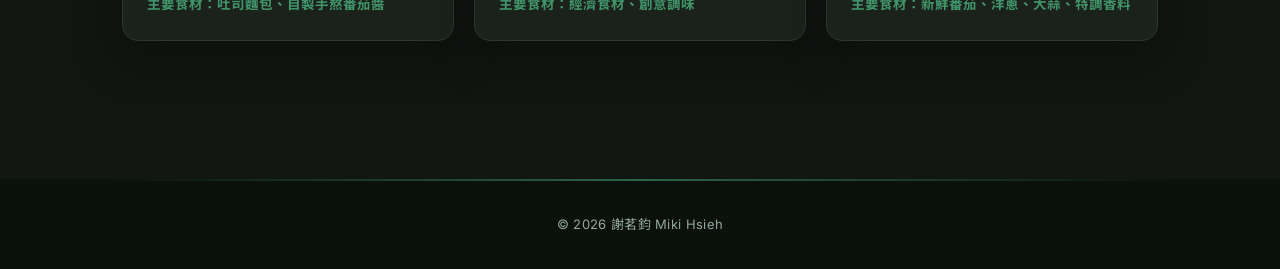
==== commit 2dfae35a: "style: polish site-wide visuals and unify sage-green palette - Replace leftover blue-gray text color" ====
--- a/dishes.html
+++ b/dishes.html
@@ -8,6 +8,8 @@
   <link rel="preconnect" href="https://fonts.gstatic.com" crossorigin />
   <link href="https://fonts.googleapis.com/css2?family=Inter:wght@400;600;800&family=Noto+Sans+TC:wght@400;500;700;900&display=swap" rel="stylesheet" />
   <link rel="stylesheet" href="assets/style.css" />
+  <meta name="theme-color" content="#111612" />
+  <link rel="icon" href="data:image/svg+xml,%3Csvg xmlns='http://www.w3.org/2000/svg' viewBox='0 0 64 64'%3E%3Crect width='64' height='64' rx='15' fill='%231b4332'/%3E%3Ctext x='32' y='45' font-family='Arial,sans-serif' font-size='36' font-weight='800' fill='%237ee8b0' text-anchor='middle'%3EM%3C/text%3E%3C/svg%3E" />
   <style>
     /* Category Filter Styles */
     .filter-container {
--- a/assets/style.css
+++ b/assets/style.css
@@ -5,20 +5,24 @@
 
 /* ===== 深色（預設）===== */
 :root {
-  --ink:#f1f6fc; --text:#d4ddea; --muted:#93a4bd;
-  --bg:#0b1220; --bg-2:#0e1729; --card:#121d33; --line:#233149;
-  --sidebar:#0c1525; --accent:#3b82f6; --accent-2:#60a5fa; --accent-d:#2563eb;
-  --chip-bg:#18253f; --chip-line:#2a3a57; --tag-bg:#16284a; --tag-fg:#9cc3ff;
-  --nav-bg:rgba(11,18,32,.82); --shadow:0 14px 40px rgba(0,0,0,.45);
+  --ink:#f0f4f1; --text:#d5ded7; --muted:#94a398;
+  --bg:#111612; --bg-2:#151c16; --card:#1a221b; --line:#2d372e;
+  --sidebar:#131a14; --accent:#48a878; --accent-2:#6fc397; --accent-d:#328059;
+  --chip-bg:#1d2820; --chip-line:#2e3d31; --tag-bg:#203527; --tag-fg:#8be2b2;
+  --nav-bg:rgba(17,22,18,.82); --shadow:0 14px 40px rgba(8,12,9,.5);
+  --shadow-hov:0 22px 52px rgba(8,12,9,.6);
   --radius:16px; --maxw:1080px;
+  --btn-text:#05140b; --btn-shadow:rgba(72,168,120,.35); --badge-bg:rgba(72,168,120,.16);
 }
 /* ===== 淺色（按 ☀ 切換）===== */
 :root[data-theme="light"] {
-  --ink:#16233a; --text:#2c3a4b; --muted:#6a7888;
-  --bg:#f6f8fb; --bg-2:#eef2f7; --card:#ffffff; --line:#e3e9f1;
-  --sidebar:#f4f7fb; --accent:#1e40af; --accent-2:#2563eb; --accent-d:#1e3a8a;
-  --chip-bg:#eef3f8; --chip-line:#e0e7ef; --tag-bg:#eef4ff; --tag-fg:#2456c7;
-  --nav-bg:rgba(255,255,255,.88); --shadow:0 12px 34px rgba(20,40,70,.12);
+  --ink:#1a2b1f; --text:#2f4034; --muted:#627567;
+  --bg:#f6f9f5; --bg-2:#ebf0ea; --card:#ffffff; --line:#dee5dd;
+  --sidebar:#f1f5f0; --accent:#2d6a4f; --accent-2:#40916c; --accent-d:#1b4332;
+  --chip-bg:#ebf0ea; --chip-line:#dce3da; --tag-bg:#e8f3ec; --tag-fg:#246e45;
+  --nav-bg:rgba(246,249,245,.88); --shadow:0 12px 34px rgba(27,43,31,.08);
+  --shadow-hov:0 20px 44px rgba(27,43,31,.16);
+  --btn-text:#ffffff; --btn-shadow:rgba(45,106,79,.25); --badge-bg:rgba(45,106,79,.12);
 }
 
 * { box-sizing:border-box; margin:0; padding:0; }
@@ -29,12 +33,18 @@
   -webkit-font-smoothing:antialiased; transition:background .3s,color .3s;
 }
 a { color:inherit; text-decoration:none; }
+::selection { background:var(--accent); color:var(--btn-text); }
+:focus-visible { outline:2px solid var(--accent); outline-offset:2px; border-radius:4px; }
+::-webkit-scrollbar { width:11px; height:11px; }
+::-webkit-scrollbar-track { background:var(--bg); }
+::-webkit-scrollbar-thumb { background:var(--line); border-radius:8px; border:2px solid var(--bg); }
+::-webkit-scrollbar-thumb:hover { background:var(--accent-d); }
 .wrap { max-width:var(--maxw); margin:0 auto; padding:0 22px; }
 section { padding:84px 0; }
 section.alt { background:var(--bg-2); }
 .eyebrow { display:inline-block; font-weight:700; letter-spacing:3px; font-size:12px; color:var(--accent); text-transform:uppercase; margin-bottom:14px; }
 .section-title { font-size:clamp(26px,4vw,38px); font-weight:900; color:var(--ink); letter-spacing:.5px; margin-bottom:8px; }
-.section-sub { color:var(--muted); margin-bottom:44px; font-size:15px; }
+.section-sub { color:var(--muted); margin-bottom:44px; font-size:15px; max-width:760px; }
 
 /* ===== 導覽列（共用）===== */
 header.nav { position:sticky; top:0; z-index:50; background:var(--nav-bg); backdrop-filter:saturate(160%) blur(10px); border-bottom:1px solid var(--line); }
@@ -42,7 +52,10 @@
 .brand { font-weight:900; color:var(--ink); font-size:18px; letter-spacing:.5px; white-space:nowrap; }
 .brand span { color:var(--accent); }
 .nav-links { display:flex; gap:22px; margin-left:auto; }
-.nav-links a { font-size:15px; color:var(--muted); font-weight:500; transition:color .2s; }
+.nav-links a { position:relative; font-size:15px; color:var(--muted); font-weight:500; transition:color .2s; }
+.nav-links a::after { content:""; position:absolute; left:0; right:0; bottom:-7px; height:2px; border-radius:2px;
+  background:linear-gradient(90deg,var(--accent),var(--accent-2)); transform:scaleX(0); transform-origin:left; transition:transform .25s ease; }
+.nav-links a:hover::after, .nav-links a.active::after { transform:scaleX(1); }
 .nav-links a:hover, .nav-links a.active { color:var(--accent); }
 .controls { display:flex; align-items:center; gap:8px; }
 .ctrl-btn { border:1px solid var(--line); background:transparent; color:var(--ink); border-radius:8px; padding:6px 11px; font-size:13px; font-weight:700; cursor:pointer; transition:border-color .2s,color .2s; font-family:inherit; white-space:nowrap; }
@@ -51,27 +64,28 @@
 
 /* ===== 按鈕 ===== */
 .btn { display:inline-flex; align-items:center; gap:8px; padding:12px 22px; border-radius:999px; font-weight:700; font-size:15px; transition:transform .15s,box-shadow .2s,background .2s; }
-.btn-primary { background:var(--accent); color:#00231f; box-shadow:0 8px 24px rgba(0,179,164,.35); }
-.btn-primary:hover { transform:translateY(-2px); }
+.btn-primary { background:linear-gradient(135deg,var(--accent),var(--accent-2)); color:var(--btn-text); box-shadow:0 8px 24px var(--btn-shadow); }
+.btn-primary:hover { transform:translateY(-2px); box-shadow:0 12px 30px var(--btn-shadow); }
 .btn-ghost { border:1px solid var(--line); color:var(--ink); }
-.btn-ghost:hover { border-color:var(--accent); color:var(--accent); }
+.btn-ghost:hover { border-color:var(--accent); color:var(--accent); background:var(--badge-bg); }
 
 /* ===== HERO ===== */
-.hero { background:radial-gradient(900px 500px at 85% -10%,rgba(0,179,164,.22),transparent 60%),radial-gradient(700px 500px at 0% 0%,rgba(37,99,235,.20),transparent 55%),linear-gradient(160deg,#0b1f33 0%,#13314f 100%); color:#fff; }
-.hero .wrap { padding-top:80px; padding-bottom:80px; }
-.hero .eyebrow { color:#6ff0e4; }
+.hero { position:relative; background:radial-gradient(900px 500px at 85% -10%,rgba(72,168,120,.22),transparent 60%),radial-gradient(700px 500px at 0% 0%,rgba(64,145,108,.20),transparent 55%),linear-gradient(160deg,#14231b 0%,#223a2b 100%); color:#fff; }
+.hero::after { content:""; position:absolute; left:0; right:0; bottom:0; height:96px; background:linear-gradient(to bottom,transparent,var(--bg)); pointer-events:none; }
+.hero .wrap { position:relative; z-index:1; padding-top:80px; padding-bottom:80px; }
+.hero .eyebrow { color:#7ee8b0; background:rgba(126,232,176,.1); border:1px solid rgba(126,232,176,.3); padding:6px 14px; border-radius:999px; letter-spacing:2.5px; backdrop-filter:blur(4px); }
 .hero h1 { font-size:clamp(34px,6vw,58px); font-weight:900; line-height:1.12; letter-spacing:1px; }
-.hero h1 .en { display:block; font-size:clamp(15px,2.4vw,21px); font-weight:600; color:#9fb3c8; letter-spacing:4px; margin-top:10px; }
-.hero .role { margin-top:18px; font-size:clamp(17px,2.4vw,21px); font-weight:700; color:#e8f1ff; }
-.hero .pitch { margin-top:16px; max-width:660px; color:#c2d2e3; font-size:16px; }
+.hero h1 .en { display:block; font-size:clamp(15px,2.4vw,21px); font-weight:600; color:#a9c7b4; letter-spacing:4px; margin-top:10px; }
+.hero .role { margin-top:18px; font-size:clamp(17px,2.4vw,21px); font-weight:700; color:#eef7f0; }
+.hero .pitch { margin-top:16px; max-width:660px; color:#c6d9cc; font-size:16px; }
 .hero-cta { margin-top:30px; display:flex; gap:14px; flex-wrap:wrap; }
 .hero .btn-ghost { border-color:rgba(255,255,255,.35); color:#fff; }
 .hero .btn-ghost:hover { background:rgba(255,255,255,.1); }
 .stats { margin-top:52px; display:grid; grid-template-columns:repeat(4,1fr); gap:18px; }
 .stat { background:rgba(255,255,255,.06); border:1px solid rgba(255,255,255,.12); border-radius:var(--radius); padding:22px 18px; }
 .stat .num { font-size:clamp(24px,4vw,34px); font-weight:900; color:#fff; }
-.stat .num .unit { font-size:15px; color:#6ff0e4; margin-left:2px; }
-.stat .label { font-size:13px; color:#aebfd0; margin-top:4px; }
+.stat .num .unit { font-size:15px; color:#7ee8b0; margin-left:2px; }
+.stat .label { font-size:13px; color:#b3c9ba; margin-top:4px; }
 
 /* ===== 卡片 / 格線 ===== */
 .card { background:var(--card); border:1px solid var(--line); border-radius:var(--radius); box-shadow:var(--shadow); }
@@ -81,18 +95,22 @@
 /* ===== 首頁「入口」大卡片（點進各層）===== */
 .entry-grid { display:grid; grid-template-columns:repeat(3,1fr); gap:22px; }
 .entry-card { padding:30px 26px; display:flex; flex-direction:column; transition:transform .18s,box-shadow .2s,border-color .2s; }
-.entry-card:hover { transform:translateY(-5px); border-color:var(--accent); box-shadow:0 20px 46px rgba(0,0,0,.4); }
-.entry-card .ic { font-size:34px; }
-.entry-card h3 { color:var(--ink); font-size:21px; margin:14px 0 8px; }
+.entry-card:hover { transform:translateY(-5px); border-color:var(--accent); box-shadow:var(--shadow-hov); }
+.entry-card .ic { font-size:26px; width:58px; height:58px; display:flex; align-items:center; justify-content:center;
+  background:var(--badge-bg); border:1px solid var(--chip-line); border-radius:16px; }
+.entry-card h3 { color:var(--ink); font-size:21px; margin:16px 0 8px; }
 .entry-card p { color:var(--muted); font-size:14.5px; flex:1; }
-.entry-card .go { margin-top:16px; color:var(--accent); font-weight:700; font-size:14.5px; }
+.entry-card .go { display:inline-block; align-self:flex-start; margin-top:16px; color:var(--accent); font-weight:700; font-size:14.5px; transition:transform .2s ease; }
+.entry-card:hover .go { transform:translateX(4px); }
 
 /* ===== 作品總覽卡片 ===== */
 .pcard { padding:24px; display:flex; flex-direction:column; transition:transform .18s,box-shadow .2s; }
-.pcard:hover { transform:translateY(-4px); box-shadow:0 18px 44px rgba(0,0,0,.4); }
+.pcard:hover { transform:translateY(-4px); box-shadow:var(--shadow-hov); }
+.pcard .go { display:inline-block; align-self:flex-start; transition:transform .2s ease; }
+.pcard:hover .go { transform:translateX(4px); }
 .pcard .top { display:flex; align-items:center; gap:12px; margin-bottom:8px; }
-.proj-icon { width:46px; height:46px; border-radius:12px; object-fit:cover; flex:none; box-shadow:0 4px 14px rgba(0,0,0,.35); background:#0b1220; }
-.pcard .badge { font-size:12px; font-weight:800; letter-spacing:1px; color:var(--accent); background:rgba(45,212,191,.16); padding:4px 10px; border-radius:6px; }
+.proj-icon { width:46px; height:46px; border-radius:12px; object-fit:cover; flex:none; box-shadow:0 4px 14px rgba(0,0,0,.35); background:var(--bg); }
+.pcard .badge { font-size:12px; font-weight:800; letter-spacing:1px; color:var(--accent); background:var(--badge-bg); padding:4px 10px; border-radius:6px; }
 .pcard .lang { font-size:12px; color:var(--muted); font-weight:700; margin-left:auto; }
 .pcard h3 { color:var(--ink); font-size:19px; margin:6px 0; }
 .pcard p { color:var(--muted); font-size:14px; margin-bottom:14px; flex:1; }
@@ -105,15 +123,16 @@
 .tag { background:var(--tag-bg); color:var(--tag-fg); font-size:13px; padding:5px 12px; border-radius:999px; font-weight:600; }
 
 /* ===== 專案詳細頁 ===== */
-.detail-hero { background:linear-gradient(160deg,#0b1f33,#13314f); color:#fff; padding:54px 0 46px; }
+.detail-hero { background:linear-gradient(160deg,#14231b,#223a2b); color:#fff; padding:54px 0 46px; }
 .detail-hero .top { display:flex; align-items:center; gap:16px; }
 .detail-hero .proj-icon { width:64px; height:64px; border-radius:16px; }
 .detail-hero h1 { font-size:clamp(26px,4vw,40px); font-weight:900; letter-spacing:.5px; }
-.detail-hero .one-liner { margin-top:14px; max-width:720px; color:#c2d2e3; font-size:16px; }
+.detail-hero .one-liner { margin-top:14px; max-width:720px; color:#c6d9cc; font-size:16px; }
 .detail-hero .badges { margin-top:18px; display:flex; flex-wrap:wrap; gap:8px; }
-.detail-hero .badges .chip { background:rgba(255,255,255,.1); border-color:rgba(255,255,255,.18); color:#dbe6f2; }
-.back-link { display:inline-block; margin-bottom:18px; color:#9fb3c8; font-size:14px; font-weight:600; }
-.back-link:hover { color:#6ff0e4; }
+.detail-hero .badges .chip { background:rgba(255,255,255,.1); border-color:rgba(255,255,255,.18); color:#dcefe2; }
+.back-link { display:inline-block; margin-bottom:18px; color:#a9c7b4; font-size:14px; font-weight:600; transition:color .2s,transform .2s; }
+.back-link:hover { transform:translateX(-3px); }
+.back-link:hover { color:#7ee8b0; }
 .detail-sec { margin-bottom:40px; }
 .detail-sec h2 { font-size:21px; color:var(--ink); font-weight:800; margin-bottom:14px; padding-left:12px; border-left:4px solid var(--accent); }
 .detail-sec p { color:var(--text); margin-bottom:12px; }
@@ -182,18 +201,25 @@
 .interests { font-size:13.2px; color:var(--muted); }
 
 /* ===== 頁尾 ===== */
-footer { background:#07101e; color:#93a4bd; text-align:center; padding:28px 0; font-size:13px; }
-:root[data-theme="light"] footer { background:#0b1f33; }
+footer { position:relative; background:#0b110d; color:#93a89a; text-align:center; padding:34px 0; font-size:13px; letter-spacing:.3px; }
+footer::before { content:""; position:absolute; top:0; left:0; right:0; height:2px;
+  background:linear-gradient(90deg,transparent 8%,var(--accent) 50%,transparent 92%); opacity:.55; }
+:root[data-theme="light"] footer { background:#14231b; color:#93a89a; }
 
 /* ===== 進場動畫 ===== */
 .reveal { opacity:0; transform:translateY(22px); transition:opacity .6s ease,transform .6s ease; }
 .reveal.in { opacity:1; transform:none; }
+@media (prefers-reduced-motion:reduce) {
+  html { scroll-behavior:auto; }
+  .reveal { opacity:1; transform:none; transition:none; }
+}
 
 /* ===== 手機 ===== */
 @media (max-width:860px) {
   .nav-links { position:absolute; top:64px; left:0; right:0; flex-direction:column; gap:0; background:var(--card); border-bottom:1px solid var(--line); display:none; margin:0; }
   .nav-links.open { display:flex; }
   .nav-links a { padding:14px 22px; border-top:1px solid var(--line); }
+  .nav-links a::after { display:none; }
   .nav-toggle { display:block; }
   .stats { grid-template-columns:repeat(2,1fr); }
   .grid-2,.grid-3,.entry-grid,.r-body { grid-template-columns:1fr; }
@@ -250,7 +276,7 @@
   bottom: 0;
   left: 0;
   right: 0;
-  background: rgba(11, 18, 32, 0.85);
+  background: rgba(10, 16, 12, 0.85);
   backdrop-filter: blur(4px);
   color: #fff;
   font-size: 11.5px;
@@ -271,47 +297,66 @@
   @page { margin:12mm; }
   .sec,.xp,.proj,.edu { break-inside:avoid; }
   :root, :root[data-theme="dark"] {
-    --bg:#fff; --card:#fff; --ink:#16233a; --text:#2c3a4b; --muted:#5a6675;
-    --line:#dde4ec; --sidebar:#f4f7fb; --accent:#1e3a8a; --accent-d:#1e3a8a;
-    --chip-bg:#eef3f8; --chip-line:#e0e7ef;
+    --bg:#fff; --card:#fff; --ink:#1a2b1f; --text:#2f4034; --muted:#5c6e60;
+    --line:#dce3da; --sidebar:#f1f5f0; --accent:#2d6a4f; --accent-d:#1b4332;
+    --chip-bg:#ebf0ea; --chip-line:#dce3da;
   }
   .sidebar { -webkit-print-color-adjust:exact; print-color-adjust:exact; }
 }
 
 /* ===== 金句樣式 ===== */
 .quote-text {
-  font-size: clamp(10px, 3.2vw, 28px);
+  font-family: "Noto Serif TC", "Noto Sans TC", serif;
+  font-size: clamp(19px, 2.6vw, 28px);
   font-weight: 700;
   color: var(--ink);
-  line-height: 1.5;
+  line-height: 1.75;
   text-align: center;
-  white-space: nowrap;
-  word-break: keep-all;
+  text-wrap: balance;
+}
+.quote-text::before {
+  content: "";
+  display: block;
+  width: 46px;
+  height: 3px;
+  border-radius: 2px;
+  margin: 0 auto 26px;
+  background: linear-gradient(90deg, var(--accent), var(--accent-2));
 }
 html[lang="en"] .quote-text {
-  white-space: normal;
-  word-break: normal;
-  font-size: clamp(14px, 3.5vw, 24px);
-}
-
-/* ===== 首頁條列式 Pitch ===== */
+  font-size: clamp(16px, 2.4vw, 24px);
+}
+
+/* ===== 首頁條列式 Pitch（hero 永遠是深色背景，顏色固定不跟主題）===== */
 .pitch-list {
   list-style: none;
   padding: 0;
-  margin: 10px 0 0 0;
+  margin: 14px 0 0 0;
   display: flex;
   flex-direction: column;
-  gap: 8px;
+  gap: 9px;
+  counter-reset: pitch;
 }
 .pitch-list li {
+  counter-increment: pitch;
+  position: relative;
+  padding-left: 36px;
   font-size: 15px;
-  color: var(--text);
-  opacity: 0.9;
-  line-height: 1.4;
+  color: #c6d9cc;
+  line-height: 1.5;
   font-weight: 500;
 }
-:root[data-theme="dark"] .pitch-list li {
-  color: #a3b8cc;
+.pitch-list li::before {
+  content: counter(pitch, decimal-leading-zero);
+  position: absolute;
+  left: 0;
+  top: 2px;
+  font-size: 12px;
+  font-weight: 800;
+  letter-spacing: 1px;
+  color: #7ee8b0;
+  border-bottom: 2px solid rgba(126, 232, 176, .35);
+  padding-bottom: 1px;
 }
 
 /* ===== 履歷專業摘要條列式 ===== */
@@ -394,7 +439,7 @@
   width: 100%;
   height: 100%;
   overflow: auto;
-  background-color: rgba(11, 18, 32, 0.93);
+  background-color: rgba(8, 13, 10, 0.93);
   backdrop-filter: blur(8px);
 }
 .modal-content {
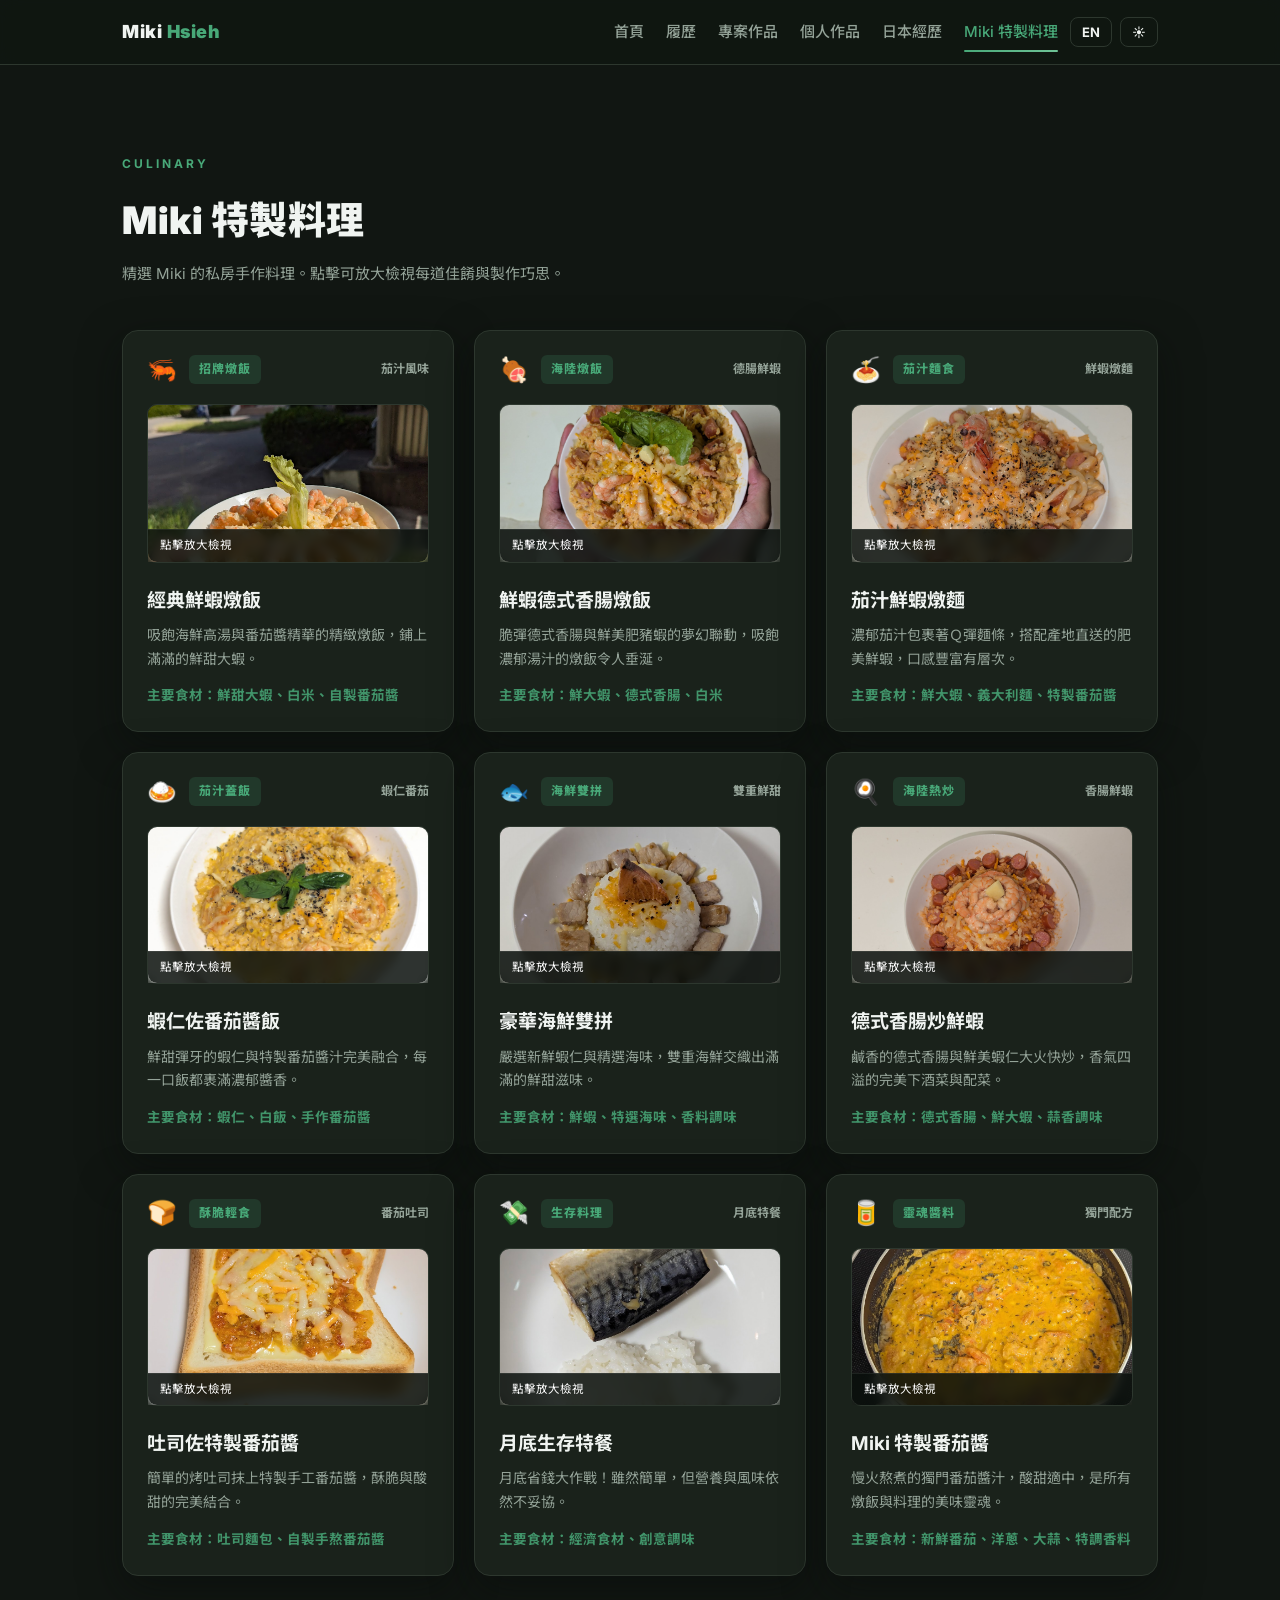
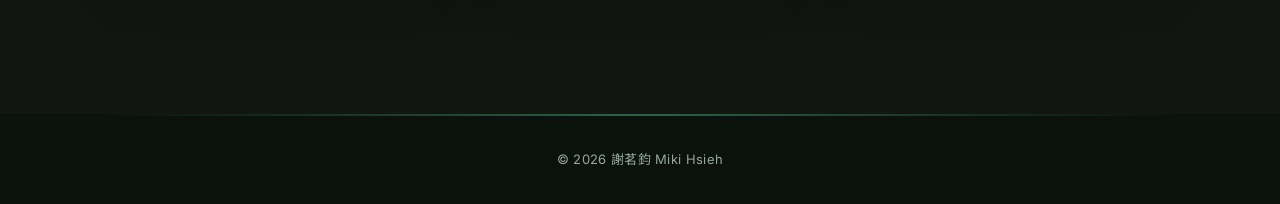
==== commit c7247cf9: "update: revise portfolio content and remove cuisine filter tabs" ====
--- a/dishes.html
+++ b/dishes.html
@@ -71,14 +71,6 @@
       <h2 class="section-title reveal" data-en="Miki's Special Dishes">Miki 特製料理</h2>
       <p class="section-sub reveal" data-en="A collection of delicious dishes crafted by Miki. Click on any card to view the dish in detail.">精選 Miki 的私房手作料理。點擊可放大檢視每道佳餚與製作巧思。</p>
 
-      <!-- 分類篩選按鈕 -->
-      <div class="filter-container reveal">
-        <button class="ctrl-btn filter-btn active" data-filter="all" data-en="All Dishes">全部料理</button>
-        <button class="ctrl-btn filter-btn" data-filter="main" data-en="Mains">主食餐點</button>
-        <button class="ctrl-btn filter-btn" data-filter="side" data-en="Sides & Snacks">配菜輕食</button>
-        <button class="ctrl-btn filter-btn" data-filter="sauce" data-en="Sauces">手作醬料</button>
-      </div>
-
       <!-- 料理展示網格 -->
       <div class="grid-3 dish-grid">
 
@@ -257,33 +249,7 @@
     <img class="modal-content" id="imgModalTarget" alt="Dish Preview">
   </div>
 
-  <!-- Category Filter Logic -->
   <script>
-    document.addEventListener('DOMContentLoaded', () => {
-      const filterBtns = document.querySelectorAll('.filter-btn');
-      const dishCards = document.querySelectorAll('.dish-card');
-
-      filterBtns.forEach(btn => {
-        btn.addEventListener('click', (e) => {
-          e.stopPropagation(); // Avoid triggering document clicks
-          
-          // Switch active class
-          filterBtns.forEach(b => b.classList.remove('active'));
-          btn.classList.add('active');
-
-          const filterValue = btn.getAttribute('data-filter');
-
-          dishCards.forEach(card => {
-            if (filterValue === 'all' || card.getAttribute('data-category') === filterValue) {
-              card.classList.remove('hidden');
-            } else {
-              card.classList.add('hidden');
-            }
-          });
-        });
-      });
-    });
-
     // Lightbox open function
     function openCertModal(src) {
       const modal = document.getElementById('certModal');
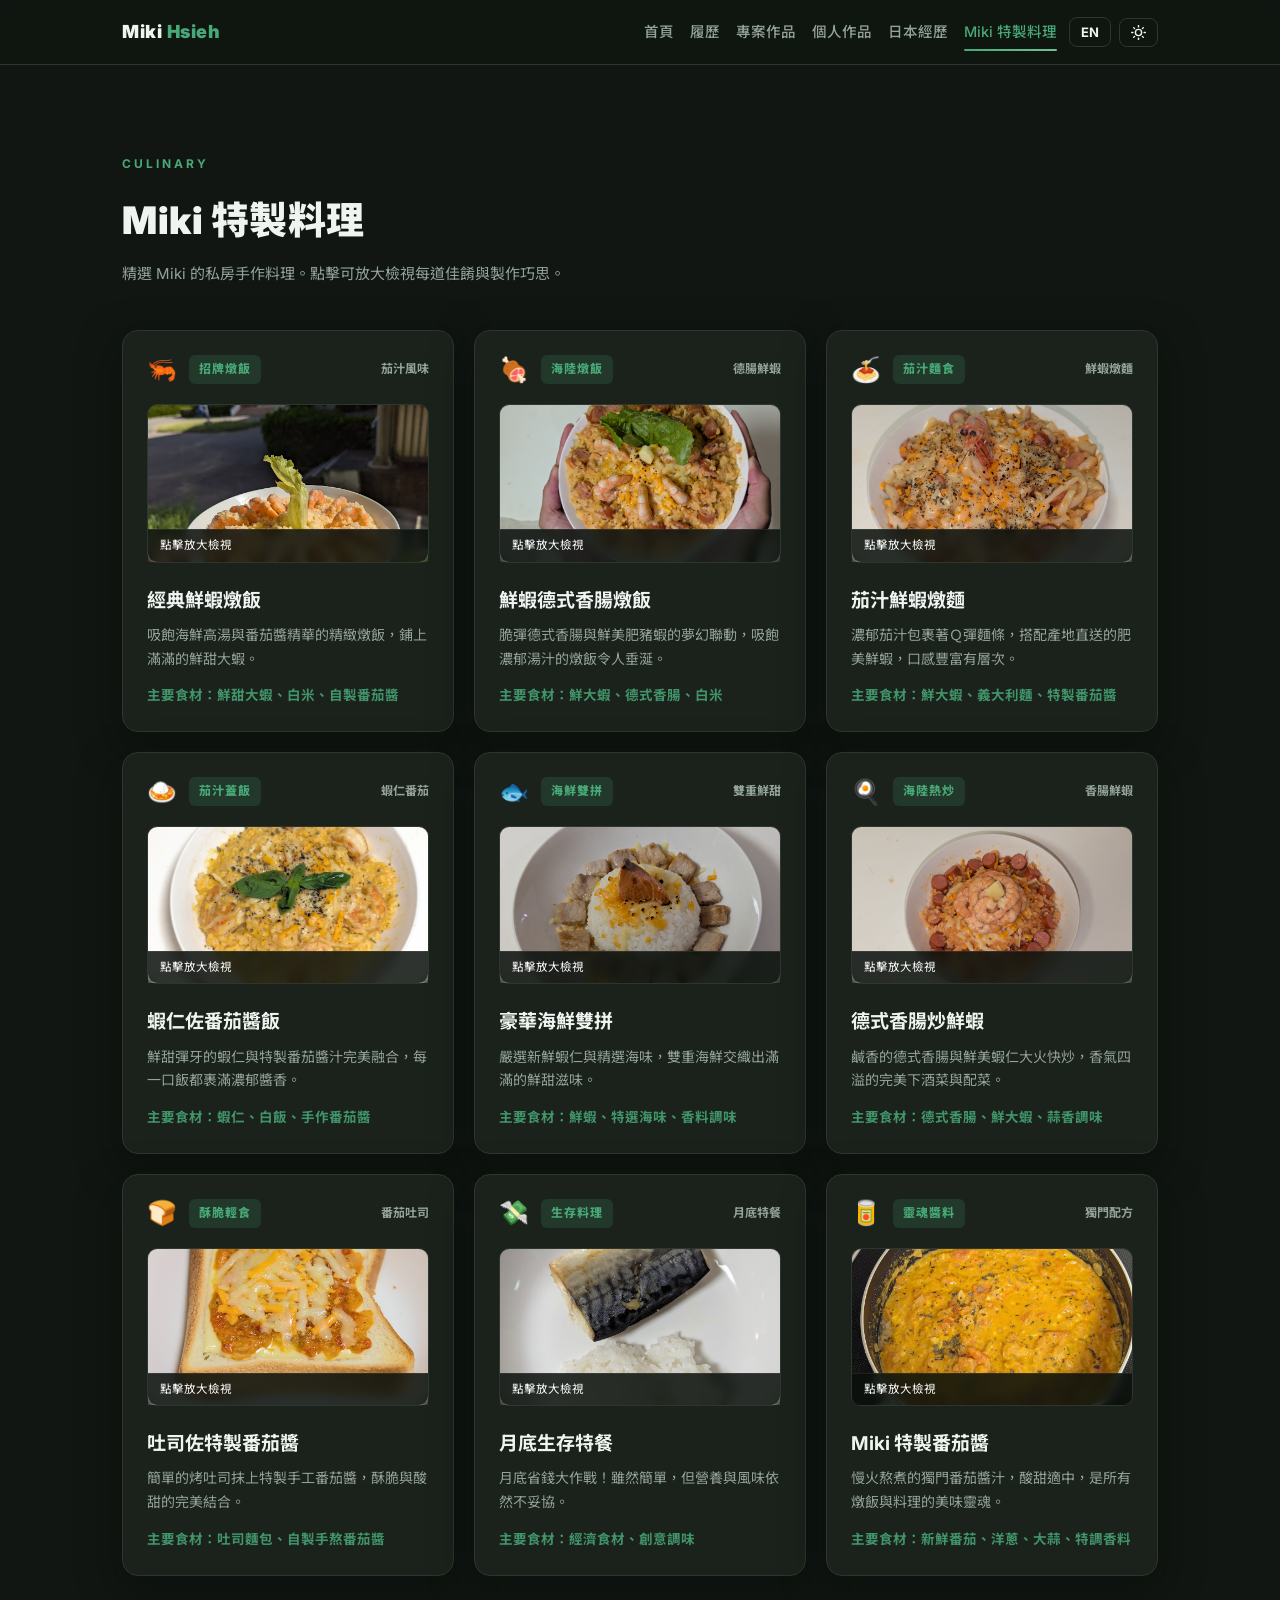
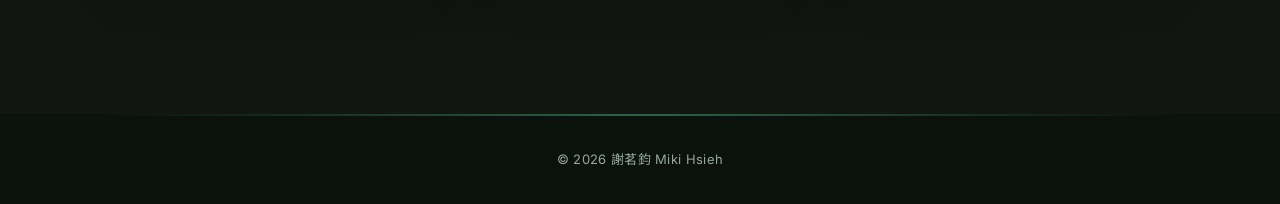
==== commit 8cdf5939: "docs: update quant project pages (Alpaca & crypto-dashboard) and portfolio setup" ====
--- a/dishes.html
+++ b/dishes.html
@@ -3,12 +3,15 @@
 <head>
   <meta charset="UTF-8" />
   <meta name="viewport" content="width=device-width, initial-scale=1.0" />
+  <meta name="color-scheme" content="dark light" />
+  <script>try{var t=localStorage.getItem('theme')||'dark';document.documentElement.setAttribute('data-theme',t);document.querySelector('meta[name="color-scheme"]').content=t;}catch(e){}</script>
   <title>Miki 特製料理 — 謝茗鈞 Miki Hsieh</title>
   <link rel="preconnect" href="https://fonts.googleapis.com" />
   <link rel="preconnect" href="https://fonts.gstatic.com" crossorigin />
   <link href="https://fonts.googleapis.com/css2?family=Inter:wght@400;600;800&family=Noto+Sans+TC:wght@400;500;700;900&display=swap" rel="stylesheet" />
   <link rel="stylesheet" href="assets/style.css" />
   <meta name="theme-color" content="#111612" />
+  <script type="speculationrules">{"prerender":[{"where":{"href_matches":"/*.html"},"eagerness":"moderate"}]}</script>
   <link rel="icon" href="data:image/svg+xml,%3Csvg xmlns='http://www.w3.org/2000/svg' viewBox='0 0 64 64'%3E%3Crect width='64' height='64' rx='15' fill='%231b4332'/%3E%3Ctext x='32' y='45' font-family='Arial,sans-serif' font-size='36' font-weight='800' fill='%237ee8b0' text-anchor='middle'%3EM%3C/text%3E%3C/svg%3E" />
   <style>
     /* Category Filter Styles */
@@ -43,12 +46,13 @@
   </style>
 </head>
 <body>
+  <a href="#main-content" class="skip-link" data-en="Skip to main content">跳至主要內容</a>
 
   <!-- 導覽列 -->
   <header class="nav">
     <div class="nav-inner">
       <a href="index.html" class="brand">Miki <span>Hsieh</span></a>
-      <nav class="nav-links" id="navLinks">
+      <nav class="nav-links" id="navLinks" aria-label="主導覽列">
         <a href="index.html" data-en="Home">首頁</a>
         <a href="resume.html" data-en="Resume">履歷</a>
         <a href="projects.html" data-en="Projects">專案作品</a>
@@ -57,18 +61,19 @@
         <a href="dishes.html" data-en="Miki's Dishes">Miki 特製料理</a>
       </nav>
       <div class="controls">
-        <button class="ctrl-btn" id="langToggle" aria-label="切換語言">EN</button>
-        <button class="ctrl-btn" id="themeToggle" aria-label="切換主題">☀</button>
-        <button class="ctrl-btn nav-toggle" id="navToggle" aria-label="選單">☰</button>
+        <button class="ctrl-btn" id="langToggle" aria-label="切換語言" aria-pressed="false">EN</button>
+        <button class="ctrl-btn" id="themeToggle" aria-label="切換主題" aria-pressed="false">☀</button>
+        <button class="ctrl-btn nav-toggle" id="navToggle" aria-label="選單" aria-expanded="false" aria-controls="navLinks">☰</button>
       </div>
     </div>
   </header>
 
   <!-- 內容區 -->
+  <main id="main-content">
   <section>
     <div class="wrap">
       <span class="eyebrow reveal">Culinary</span>
-      <h2 class="section-title reveal" data-en="Miki's Special Dishes">Miki 特製料理</h2>
+      <h1 class="section-title reveal" data-en="Miki's Special Dishes">Miki 特製料理</h1>
       <p class="section-sub reveal" data-en="A collection of delicious dishes crafted by Miki. Click on any card to view the dish in detail.">精選 Miki 的私房手作料理。點擊可放大檢視每道佳餚與製作巧思。</p>
 
       <!-- 料理展示網格 -->
@@ -239,27 +244,17 @@
       </div>
     </div>
   </section>
+  </main>
 
   <!-- 頁尾 -->
   <footer>© <span id="year"></span> 謝茗鈞 Miki Hsieh</footer>
 
   <!-- Lightbox Modal -->
-  <div id="certModal" class="modal" onclick="this.style.display='none'">
-    <span class="close">&times;</span>
-    <img class="modal-content" id="imgModalTarget" alt="Dish Preview">
-  </div>
-
-  <script>
-    // Lightbox open function
-    function openCertModal(src) {
-      const modal = document.getElementById('certModal');
-      const img = document.getElementById('imgModalTarget');
-      if (modal && img) {
-        img.src = src;
-        modal.style.display = 'block';
-      }
-    }
-  </script>
+  <dialog id="certModal" class="lightbox" closedby="any" aria-label="料理圖片預覽">
+    <button type="button" class="lightbox-close" aria-label="關閉預覽">&times;</button>
+    <img id="imgModalTarget" alt="Dish Preview" />
+  </dialog>
+
   <script src="assets/app.js"></script>
 </body>
 </html>
--- a/assets/style.css
+++ b/assets/style.css
@@ -5,6 +5,10 @@
 
 /* ===== 深色（預設）===== */
 :root {
+  color-scheme: light dark;
+  accent-color: var(--accent);
+  scrollbar-color: var(--line) var(--bg);
+  scrollbar-width: thin;
   --ink:#f0f4f1; --text:#d5ded7; --muted:#94a398;
   --bg:#111612; --bg-2:#151c16; --card:#1a221b; --line:#2d372e;
   --sidebar:#131a14; --accent:#48a878; --accent-2:#6fc397; --accent-d:#328059;
@@ -14,8 +18,15 @@
   --radius:16px; --maxw:1080px;
   --btn-text:#05140b; --btn-shadow:rgba(72,168,120,.35); --badge-bg:rgba(72,168,120,.16);
 }
+:root:has(> head > meta[name="color-scheme"][content="dark"]) {
+  color-scheme: dark;
+}
+:root:has(> head > meta[name="color-scheme"][content="light"]) {
+  color-scheme: light;
+}
 /* ===== 淺色（按 ☀ 切換）===== */
 :root[data-theme="light"] {
+  color-scheme: light;
   --ink:#1a2b1f; --text:#2f4034; --muted:#627567;
   --bg:#f6f9f5; --bg-2:#ebf0ea; --card:#ffffff; --line:#dee5dd;
   --sidebar:#f1f5f0; --accent:#2d6a4f; --accent-2:#40916c; --accent-d:#1b4332;
@@ -26,19 +37,28 @@
 }
 
 * { box-sizing:border-box; margin:0; padding:0; }
-html { scroll-behavior:smooth; scroll-padding-top:78px; }
+html { scroll-padding-top:78px; }
+@media (prefers-reduced-motion: no-preference) {
+  html { scroll-behavior:smooth; }
+  @view-transition { navigation: auto; }
+}
 body {
   font-family:"Inter","Noto Sans TC",system-ui,-apple-system,"Microsoft JhengHei",sans-serif;
   background:var(--bg); color:var(--text); line-height:1.7;
   -webkit-font-smoothing:antialiased; transition:background .3s,color .3s;
 }
+h1, h2, h3, .section-title { text-wrap:balance; }
+p, .section-sub, .feat-list li, .summary-num-list li, .ach-list li { text-wrap:pretty; }
 a { color:inherit; text-decoration:none; }
 ::selection { background:var(--accent); color:var(--btn-text); }
 :focus-visible { outline:2px solid var(--accent); outline-offset:2px; border-radius:4px; }
-::-webkit-scrollbar { width:11px; height:11px; }
-::-webkit-scrollbar-track { background:var(--bg); }
-::-webkit-scrollbar-thumb { background:var(--line); border-radius:8px; border:2px solid var(--bg); }
-::-webkit-scrollbar-thumb:hover { background:var(--accent-d); }
+.skip-link {
+  position:absolute; left:-9999px; top:8px; z-index:200;
+  padding:10px 18px; border-radius:999px;
+  background:var(--accent); color:var(--btn-text); font-weight:700; font-size:14px;
+  box-shadow:var(--shadow);
+}
+.skip-link:focus { left:14px; }
 .wrap { max-width:var(--maxw); margin:0 auto; padding:0 22px; }
 section { padding:84px 0; }
 section.alt { background:var(--bg-2); }
@@ -47,16 +67,27 @@
 .section-sub { color:var(--muted); margin-bottom:44px; font-size:15px; max-width:760px; }
 
 /* ===== 導覽列（共用）===== */
-header.nav { position:sticky; top:0; z-index:50; background:var(--nav-bg); backdrop-filter:saturate(160%) blur(10px); border-bottom:1px solid var(--line); }
+header.nav { position:sticky; top:0; z-index:50; background:var(--nav-bg); backdrop-filter:saturate(160%) blur(12px); border-bottom:1px solid var(--line); transition:background .2s, border-color .2s, box-shadow .2s; }
+:root[data-theme="light"] header.nav {
+  box-shadow: 0 2px 14px rgba(27, 43, 31, 0.06);
+}
 .nav-inner { display:flex; align-items:center; gap:12px; height:64px; max-width:var(--maxw); margin:0 auto; padding:0 22px; }
 .brand { font-weight:900; color:var(--ink); font-size:18px; letter-spacing:.5px; white-space:nowrap; }
 .brand span { color:var(--accent); }
-.nav-links { display:flex; gap:22px; margin-left:auto; }
-.nav-links a { position:relative; font-size:15px; color:var(--muted); font-weight:500; transition:color .2s; }
+.nav-links { display:flex; gap:16px; margin-left:auto; }
+.nav-links a { position:relative; font-size:14.5px; color:var(--muted); font-weight:500; transition:color .2s; white-space:nowrap; }
 .nav-links a::after { content:""; position:absolute; left:0; right:0; bottom:-7px; height:2px; border-radius:2px;
   background:linear-gradient(90deg,var(--accent),var(--accent-2)); transform:scaleX(0); transform-origin:left; transition:transform .25s ease; }
 .nav-links a:hover::after, .nav-links a.active::after { transform:scaleX(1); }
 .nav-links a:hover, .nav-links a.active { color:var(--accent); }
+
+@media (min-width: 769px) and (max-width: 1024px) {
+  .nav-inner { padding: 0 16px; gap: 8px; }
+  .brand { font-size: 16px; }
+  .nav-links { gap: 10px; }
+  .nav-links a { font-size: 13.5px; }
+  .ctrl-btn { padding: 5px 8px; font-size: 12px; }
+}
 .controls { display:flex; align-items:center; gap:8px; }
 .ctrl-btn { border:1px solid var(--line); background:transparent; color:var(--ink); border-radius:8px; padding:6px 11px; font-size:13px; font-weight:700; cursor:pointer; transition:border-color .2s,color .2s; font-family:inherit; white-space:nowrap; }
 .ctrl-btn:hover { border-color:var(--accent); color:var(--accent); }
@@ -187,9 +218,124 @@
 .proj .pname { font-weight:700; color:var(--ink); font-size:14.5px; }
 .proj .ptag { font-size:11.5px; font-weight:700; color:var(--accent); border:1px solid var(--chip-line); background:var(--chip-bg); border-radius:5px; padding:1px 7px; margin-left:8px; }
 .proj .pdesc { font-size:13.3px; color:var(--muted); margin-top:3px; }
-.skill-row { margin-bottom:11px; } .skill-row:last-child { margin-bottom:0; }
-.skill-row .lab { font-weight:700; font-size:13px; color:var(--ink); margin-bottom:2px; }
-.skill-row .val { font-size:12.8px; color:var(--muted); }
+.skill-row { margin-bottom: 14px; }
+.skill-row:last-child { margin-bottom: 0; }
+.skill-row .lab { font-weight: 700; font-size: 13px; color: var(--ink); margin-bottom: 6px; display: flex; align-items: center; justify-content: space-between; }
+.skill-row .lab .tag { font-size: 10.5px; padding: 1px 7px; border-radius: 999px; background: rgba(34,197,94,0.12); color: var(--accent); font-weight: 700; border: 1px solid rgba(34,197,94,0.25); }
+.skill-pills { display: flex; flex-wrap: wrap; gap: 6px; }
+.skill-pill { display: inline-flex; align-items: center; gap: 4px; padding: 3px 9px; border-radius: 6px; font-size: 12px; font-weight: 500; background: var(--badge-bg); border: 1px solid var(--chip-line); color: var(--ink); transition: border-color .2s, transform .15s; }
+.skill-pill:hover { border-color: var(--accent); transform: translateY(-1px); }
+.skill-pill.core { background: rgba(34, 197, 94, 0.08); border-color: rgba(34, 197, 94, 0.35); color: var(--accent); font-weight: 700; }
+
+/* Stat Cards 強化 */
+.stat-card {
+  background: rgba(18, 25, 21, 0.75);
+  border: 1px solid rgba(126, 232, 176, 0.22);
+  border-radius: var(--radius);
+  padding: 22px 18px;
+  position: relative;
+  overflow: hidden;
+  backdrop-filter: blur(8px);
+  transition: transform .2s ease, border-color .2s ease, box-shadow .2s ease;
+}
+.stat-card:hover {
+  transform: translateY(-4px);
+  border-color: var(--accent);
+  box-shadow: 0 10px 30px rgba(0,0,0,0.35), 0 0 20px rgba(34,197,94,0.15);
+}
+.stat-card .num {
+  font-size: clamp(28px, 4.5vw, 38px);
+  font-weight: 900;
+  color: #fff;
+  line-height: 1.1;
+  font-family: 'Inter', sans-serif;
+  letter-spacing: -0.5px;
+}
+.stat-card .num .unit {
+  font-size: 16px;
+  color: #7ee8b0;
+  margin-left: 2px;
+  font-weight: 700;
+}
+.stat-card .label {
+  font-size: 13.5px;
+  font-weight: 700;
+  color: #eef7f0;
+  margin-top: 6px;
+}
+.stat-card .sub {
+  font-size: 12px;
+  color: #a4beae;
+  margin-top: 3px;
+  line-height: 1.4;
+}
+
+/* 專案對比圖表 (Before vs After) */
+.impact-bar-box {
+  margin: 14px 0 16px;
+  padding: 14px 16px;
+  background: rgba(0, 0, 0, 0.2);
+  border: 1px solid var(--line);
+  border-radius: 8px;
+}
+.impact-bar-title {
+  font-size: 12.5px;
+  font-weight: 700;
+  color: var(--muted);
+  margin-bottom: 8px;
+  display: flex;
+  justify-content: space-between;
+}
+.impact-bar-title .delta {
+  color: #22c55e;
+  font-weight: 800;
+}
+.impact-bar {
+  display: flex;
+  flex-direction: column;
+  gap: 7px;
+}
+.bar-row {
+  display: flex;
+  align-items: center;
+  gap: 10px;
+  font-size: 12px;
+}
+.bar-row .bar-label {
+  width: 48px;
+  color: var(--muted);
+  font-weight: 600;
+}
+.bar-track {
+  flex: 1;
+  height: 9px;
+  background: rgba(255, 255, 255, 0.08);
+  border-radius: 999px;
+  overflow: hidden;
+  position: relative;
+}
+.bar-fill {
+  height: 100%;
+  border-radius: 999px;
+  transition: width 1s ease-in-out;
+}
+.bar-fill.before {
+  width: 100%;
+  background: #ef4444;
+  opacity: 0.75;
+}
+.bar-fill.after {
+  width: 6.7%;
+  background: #22c55e;
+  box-shadow: 0 0 10px rgba(34, 197, 94, 0.5);
+}
+.bar-val {
+  width: 58px;
+  text-align: right;
+  font-weight: 700;
+  font-family: 'Inter', sans-serif;
+  color: var(--ink);
+}
 .lang-row { display:flex; justify-content:space-between; gap:10px; font-size:13.3px; margin-bottom:8px; }
 .lang-row .lv { color:var(--accent); font-weight:700; white-space:nowrap; }
 .edu { margin-bottom:13px; } .edu:last-child { margin-bottom:0; }
@@ -291,7 +437,7 @@
 
 /* ===== 列印（履歷存 PDF：強制乾淨白底）===== */
 @media print {
-  header.nav, .controls, footer, .prevnext, .back-link, .cert-thumb, .modal { display:none !important; }
+  header.nav, .controls, footer, .prevnext, .back-link, .cert-thumb, .modal, dialog.lightbox, .skip-link { display:none !important; }
   body { background:#fff; }
   .resume { box-shadow:none; max-width:none; margin:0; border-radius:0; }
   @page { margin:12mm; }
@@ -428,44 +574,72 @@
   opacity: 1;
 }
 
-/* ===== Lightbox 燈箱燈光效 ===== */
-.modal {
-  display: none;
-  position: fixed;
-  z-index: 1000;
-  padding-top: 80px;
-  left: 0;
-  top: 0;
-  width: 100%;
-  height: 100%;
-  overflow: auto;
-  background-color: rgba(8, 13, 10, 0.93);
+/* ===== Lightbox 原生 <dialog> 燈箱 ===== */
+dialog.lightbox {
+  margin: auto;
+  padding: 0;
+  border: 0;
+  background: transparent;
+  max-width: min(92vw, 1100px);
+  max-height: 88vh;
+  overflow: visible;
+  overscroll-behavior: contain;
+  opacity: 0;
+  transform: scale(0.96);
+  transition:
+    opacity 0.2s ease,
+    transform 0.2s ease,
+    overlay 0.2s allow-discrete,
+    display 0.2s allow-discrete;
+}
+dialog.lightbox[open] {
+  opacity: 1;
+  transform: scale(1);
+}
+@starting-style {
+  dialog.lightbox[open] {
+    opacity: 0;
+    transform: scale(0.96);
+  }
+}
+dialog.lightbox::backdrop {
+  background-color: rgba(8, 13, 10, 0.9);
   backdrop-filter: blur(8px);
-}
-.modal-content {
-  margin: auto;
+  overflow: hidden;
+  overscroll-behavior: contain;
+}
+dialog.lightbox img {
   display: block;
-  max-width: 85%;
-  max-height: 80vh;
-  border-radius: 10px;
-  border: 1px solid rgba(255,255,255,0.12);
+  max-width: 100%;
+  max-height: 85vh;
+  border-radius: 12px;
+  border: 1px solid rgba(255,255,255,0.14);
   box-shadow: 0 24px 64px rgba(0,0,0,0.65);
-  transform: scale(0.96);
-  transition: transform 0.2s ease;
-}
-.modal .close {
+}
+.lightbox-close {
   position: absolute;
-  top: 20px;
-  right: 35px;
+  top: -14px;
+  right: -14px;
+  width: 38px;
+  height: 38px;
+  border-radius: 50%;
+  border: 1px solid rgba(255,255,255,0.22);
+  background: rgba(17, 22, 18, 0.9);
   color: #fff;
-  font-size: 40px;
-  font-weight: bold;
+  font-size: 22px;
+  line-height: 1;
+  display: grid;
+  place-items: center;
   cursor: pointer;
-  opacity: 0.7;
-  transition: opacity 0.2s ease;
-}
-.modal .close:hover {
-  opacity: 1;
+  transition: background 0.2s ease, transform 0.2s ease;
+}
+.lightbox-close:hover {
+  background: var(--accent);
+  color: var(--btn-text);
+  transform: scale(1.06);
+}
+@media (prefers-reduced-motion: reduce) {
+  dialog.lightbox { transition: none; transform: none; }
 }
 
 /* ===== 主要成就條列式 ===== */
